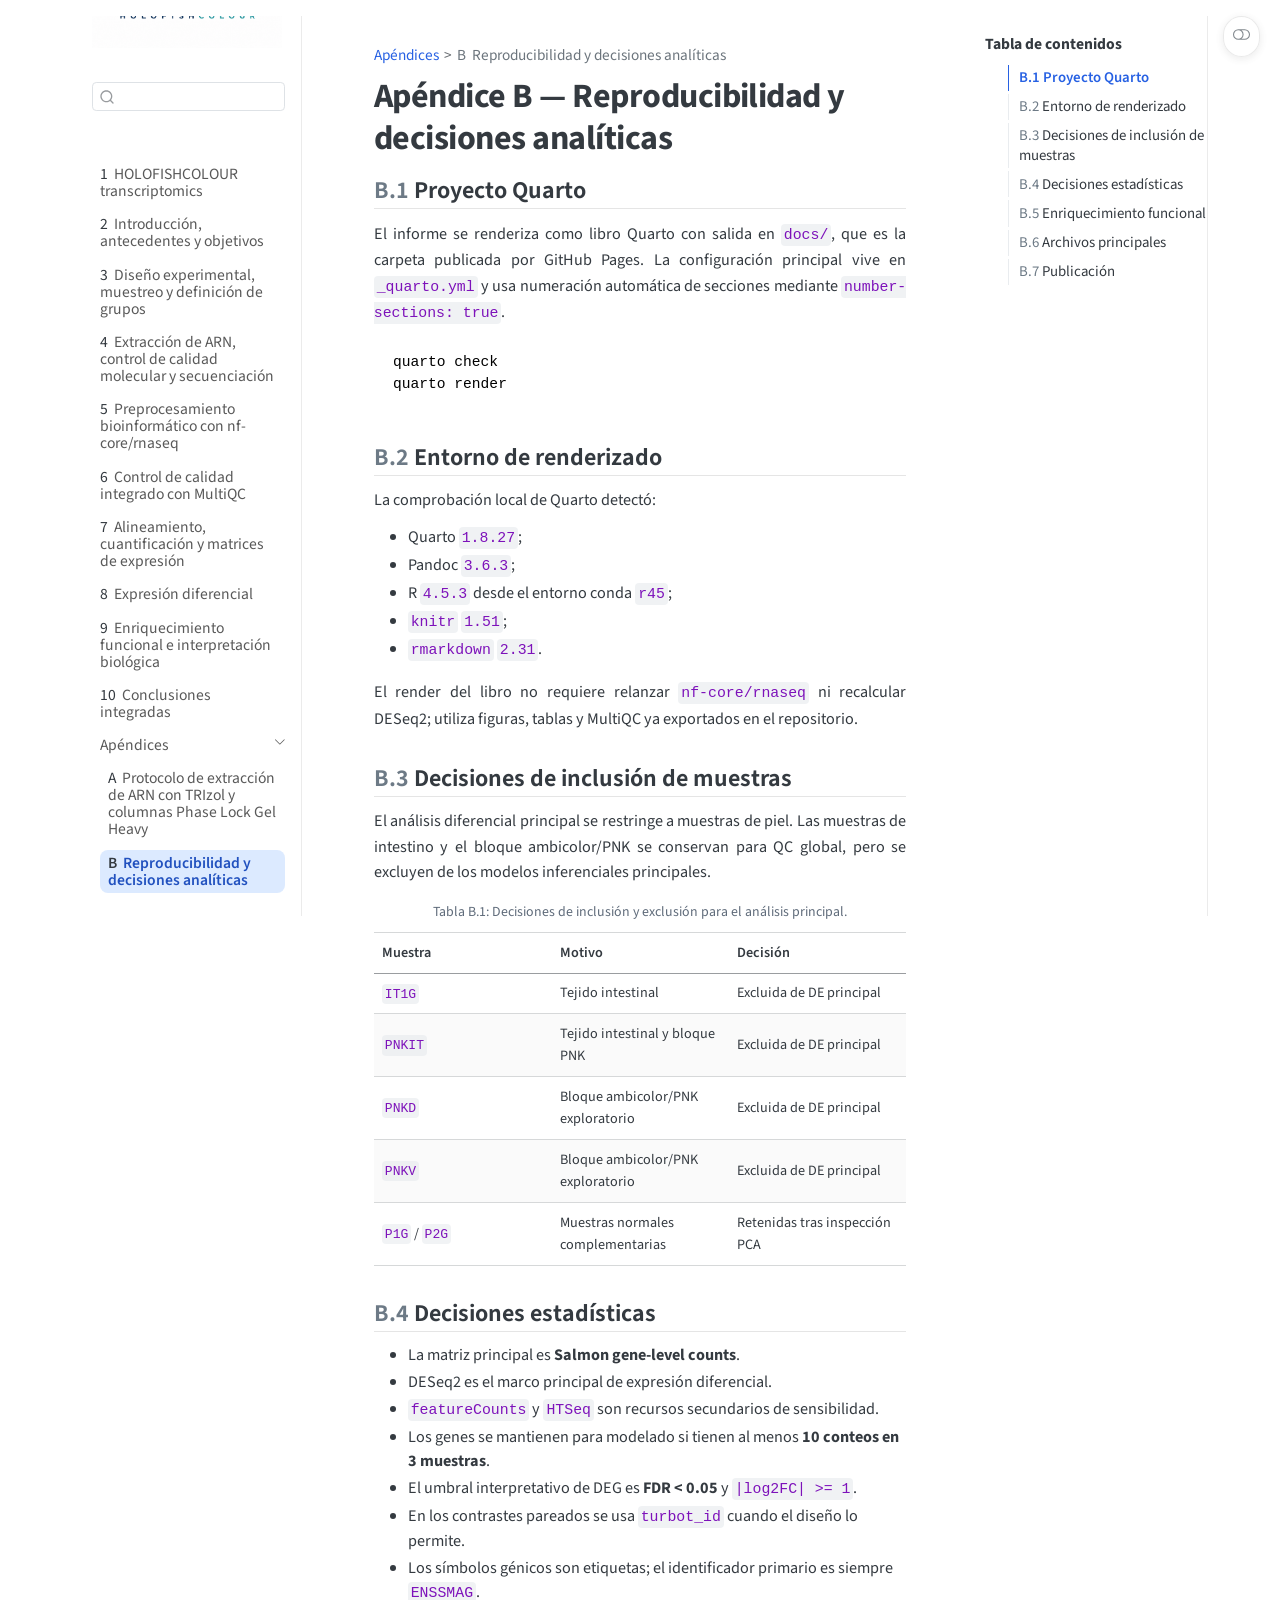
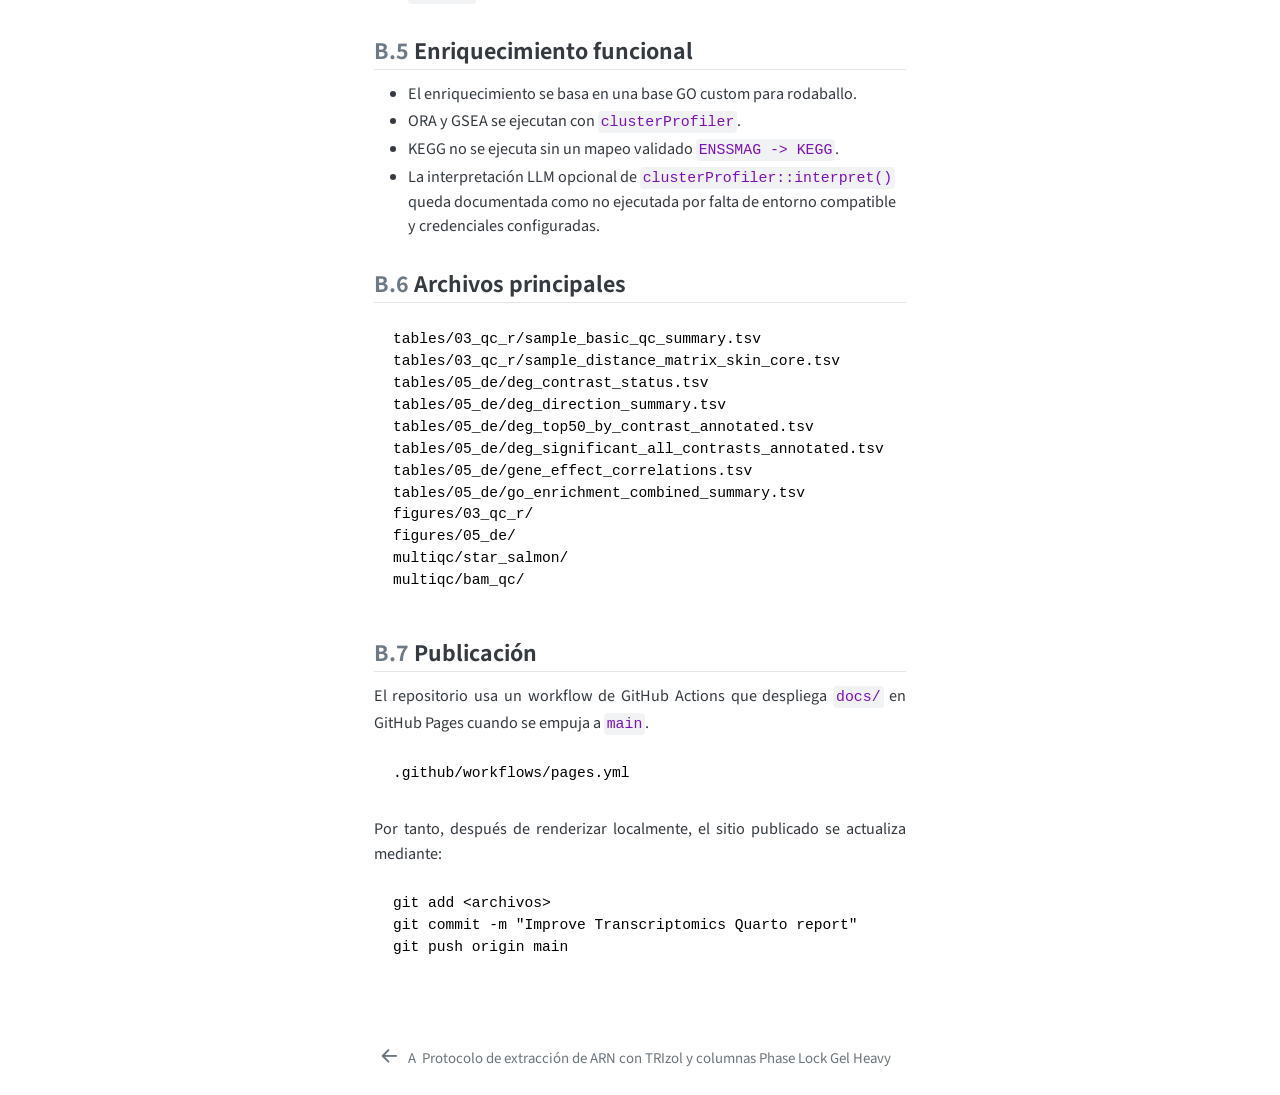
==== docs/appendices/reproducibility.html @ b0e1a789 "Improve Transcriptomics Quarto report" ====
<!DOCTYPE html>
<html xmlns="http://www.w3.org/1999/xhtml" lang="es" xml:lang="es"><head>

<meta charset="utf-8">
<meta name="generator" content="quarto-1.8.27">

<meta name="viewport" content="width=device-width, initial-scale=1.0, user-scalable=yes">


<title>Apéndice B — Reproducibilidad y decisiones analíticas – HOLOFISHCOLOUR transcriptomics</title>
<style>
code{white-space: pre-wrap;}
span.smallcaps{font-variant: small-caps;}
div.columns{display: flex; gap: min(4vw, 1.5em);}
div.column{flex: auto; overflow-x: auto;}
div.hanging-indent{margin-left: 1.5em; text-indent: -1.5em;}
ul.task-list{list-style: none;}
ul.task-list li input[type="checkbox"] {
  width: 0.8em;
  margin: 0 0.8em 0.2em -1em; /* quarto-specific, see https://github.com/quarto-dev/quarto-cli/issues/4556 */
  vertical-align: middle;
}
</style>


<script src="../site_libs/quarto-nav/quarto-nav.js"></script>
<script src="../site_libs/quarto-nav/headroom.min.js"></script>
<script src="../site_libs/clipboard/clipboard.min.js"></script>
<script src="../site_libs/quarto-search/autocomplete.umd.js"></script>
<script src="../site_libs/quarto-search/fuse.min.js"></script>
<script src="../site_libs/quarto-search/quarto-search.js"></script>
<meta name="quarto:offset" content="../">
<link href="../appendices/rna_extraction_protocol.html" rel="prev">
<script src="../site_libs/quarto-html/quarto.js" type="module"></script>
<script src="../site_libs/quarto-html/tabsets/tabsets.js" type="module"></script>
<script src="../site_libs/quarto-html/axe/axe-check.js" type="module"></script>
<script src="../site_libs/quarto-html/popper.min.js"></script>
<script src="../site_libs/quarto-html/tippy.umd.min.js"></script>
<script src="../site_libs/quarto-html/anchor.min.js"></script>
<link href="../site_libs/quarto-html/tippy.css" rel="stylesheet">
<link href="../site_libs/quarto-html/quarto-syntax-highlighting-ed96de9b727972fe78a7b5d16c58bf87.css" rel="stylesheet" class="quarto-color-scheme" id="quarto-text-highlighting-styles">
<link href="../site_libs/quarto-html/quarto-syntax-highlighting-dark-4d9afe2b8d18ee9fa5d0d57b5ed4214d.css" rel="stylesheet" class="quarto-color-scheme quarto-color-alternate" id="quarto-text-highlighting-styles">
<link href="../site_libs/quarto-html/quarto-syntax-highlighting-ed96de9b727972fe78a7b5d16c58bf87.css" rel="stylesheet" class="quarto-color-scheme-extra" id="quarto-text-highlighting-styles">
<script src="../site_libs/bootstrap/bootstrap.min.js"></script>
<link href="../site_libs/bootstrap/bootstrap-icons.css" rel="stylesheet">
<link href="../site_libs/bootstrap/bootstrap-0dd2bd5de344125cf763a379ddc3eb04.min.css" rel="stylesheet" append-hash="true" class="quarto-color-scheme" id="quarto-bootstrap" data-mode="light">
<link href="../site_libs/bootstrap/bootstrap-dark-7e34ecb6a0e7991f0346b0751d4a7c3f.min.css" rel="stylesheet" append-hash="true" class="quarto-color-scheme quarto-color-alternate" id="quarto-bootstrap" data-mode="dark">
<link href="../site_libs/bootstrap/bootstrap-0dd2bd5de344125cf763a379ddc3eb04.min.css" rel="stylesheet" append-hash="true" class="quarto-color-scheme-extra" id="quarto-bootstrap" data-mode="light">
<script id="quarto-search-options" type="application/json">{
  "location": "sidebar",
  "copy-button": false,
  "collapse-after": 3,
  "panel-placement": "start",
  "type": "textbox",
  "limit": 50,
  "keyboard-shortcut": [
    "f",
    "/",
    "s"
  ],
  "show-item-context": false,
  "language": {
    "search-no-results-text": "No se han encontrado resultados",
    "search-matching-documents-text": "documentos encontrados",
    "search-copy-link-title": "Copiar el enlace en la búsqueda",
    "search-hide-matches-text": "Ocultar resultados adicionales",
    "search-more-match-text": "resultado adicional en este documento",
    "search-more-matches-text": "resultados adicionales en este documento",
    "search-clear-button-title": "Borrar",
    "search-text-placeholder": "",
    "search-detached-cancel-button-title": "Cancelar",
    "search-submit-button-title": "Enviar",
    "search-label": "Buscar"
  }
}</script>
<style>html{ scroll-behavior: smooth; }</style>


<link rel="stylesheet" href="../styles.css">
</head>

<body class="nav-sidebar floating quarto-light"><script id="quarto-html-before-body" type="application/javascript">
    const toggleBodyColorMode = (bsSheetEl) => {
      const mode = bsSheetEl.getAttribute("data-mode");
      const bodyEl = window.document.querySelector("body");
      if (mode === "dark") {
        bodyEl.classList.add("quarto-dark");
        bodyEl.classList.remove("quarto-light");
      } else {
        bodyEl.classList.add("quarto-light");
        bodyEl.classList.remove("quarto-dark");
      }
    }
    const toggleBodyColorPrimary = () => {
      const bsSheetEl = window.document.querySelector("link#quarto-bootstrap:not([rel=disabled-stylesheet])");
      if (bsSheetEl) {
        toggleBodyColorMode(bsSheetEl);
      }
    }
    const setColorSchemeToggle = (alternate) => {
      const toggles = window.document.querySelectorAll('.quarto-color-scheme-toggle');
      for (let i=0; i < toggles.length; i++) {
        const toggle = toggles[i];
        if (toggle) {
          if (alternate) {
            toggle.classList.add("alternate");
          } else {
            toggle.classList.remove("alternate");
          }
        }
      }
    };
    const toggleColorMode = (alternate) => {
      // Switch the stylesheets
      const primaryStylesheets = window.document.querySelectorAll('link.quarto-color-scheme:not(.quarto-color-alternate)');
      const alternateStylesheets = window.document.querySelectorAll('link.quarto-color-scheme.quarto-color-alternate');
      manageTransitions('#quarto-margin-sidebar .nav-link', false);
      if (alternate) {
        // note: dark is layered on light, we don't disable primary!
        enableStylesheet(alternateStylesheets);
        for (const sheetNode of alternateStylesheets) {
          if (sheetNode.id === "quarto-bootstrap") {
            toggleBodyColorMode(sheetNode);
          }
        }
      } else {
        disableStylesheet(alternateStylesheets);
        enableStylesheet(primaryStylesheets)
        toggleBodyColorPrimary();
      }
      manageTransitions('#quarto-margin-sidebar .nav-link', true);
      // Switch the toggles
      setColorSchemeToggle(alternate)
      // Hack to workaround the fact that safari doesn't
      // properly recolor the scrollbar when toggling (#1455)
      if (navigator.userAgent.indexOf('Safari') > 0 && navigator.userAgent.indexOf('Chrome') == -1) {
        manageTransitions("body", false);
        window.scrollTo(0, 1);
        setTimeout(() => {
          window.scrollTo(0, 0);
          manageTransitions("body", true);
        }, 40);
      }
    }
    const disableStylesheet = (stylesheets) => {
      for (let i=0; i < stylesheets.length; i++) {
        const stylesheet = stylesheets[i];
        stylesheet.rel = 'disabled-stylesheet';
      }
    }
    const enableStylesheet = (stylesheets) => {
      for (let i=0; i < stylesheets.length; i++) {
        const stylesheet = stylesheets[i];
        if(stylesheet.rel !== 'stylesheet') { // for Chrome, which will still FOUC without this check
          stylesheet.rel = 'stylesheet';
        }
      }
    }
    const manageTransitions = (selector, allowTransitions) => {
      const els = window.document.querySelectorAll(selector);
      for (let i=0; i < els.length; i++) {
        const el = els[i];
        if (allowTransitions) {
          el.classList.remove('notransition');
        } else {
          el.classList.add('notransition');
        }
      }
    }
    const isFileUrl = () => {
      return window.location.protocol === 'file:';
    }
    const hasAlternateSentinel = () => {
      let styleSentinel = getColorSchemeSentinel();
      if (styleSentinel !== null) {
        return styleSentinel === "alternate";
      } else {
        return false;
      }
    }
    const setStyleSentinel = (alternate) => {
      const value = alternate ? "alternate" : "default";
      if (!isFileUrl()) {
        window.localStorage.setItem("quarto-color-scheme", value);
      } else {
        localAlternateSentinel = value;
      }
    }
    const getColorSchemeSentinel = () => {
      if (!isFileUrl()) {
        const storageValue = window.localStorage.getItem("quarto-color-scheme");
        return storageValue != null ? storageValue : localAlternateSentinel;
      } else {
        return localAlternateSentinel;
      }
    }
    const toggleGiscusIfUsed = (isAlternate, darkModeDefault) => {
      const baseTheme = document.querySelector('#giscus-base-theme')?.value ?? 'light';
      const alternateTheme = document.querySelector('#giscus-alt-theme')?.value ?? 'dark';
      let newTheme = '';
      if(authorPrefersDark) {
        newTheme = isAlternate ? baseTheme : alternateTheme;
      } else {
        newTheme = isAlternate ? alternateTheme : baseTheme;
      }
      const changeGiscusTheme = () => {
        // From: https://github.com/giscus/giscus/issues/336
        const sendMessage = (message) => {
          const iframe = document.querySelector('iframe.giscus-frame');
          if (!iframe) return;
          iframe.contentWindow.postMessage({ giscus: message }, 'https://giscus.app');
        }
        sendMessage({
          setConfig: {
            theme: newTheme
          }
        });
      }
      const isGiscussLoaded = window.document.querySelector('iframe.giscus-frame') !== null;
      if (isGiscussLoaded) {
        changeGiscusTheme();
      }
    };
    const authorPrefersDark = false;
    const darkModeDefault = authorPrefersDark;
      document.querySelector('link#quarto-text-highlighting-styles.quarto-color-scheme-extra').rel = 'disabled-stylesheet';
      document.querySelector('link#quarto-bootstrap.quarto-color-scheme-extra').rel = 'disabled-stylesheet';
    let localAlternateSentinel = darkModeDefault ? 'alternate' : 'default';
    // Dark / light mode switch
    window.quartoToggleColorScheme = () => {
      // Read the current dark / light value
      let toAlternate = !hasAlternateSentinel();
      toggleColorMode(toAlternate);
      setStyleSentinel(toAlternate);
      toggleGiscusIfUsed(toAlternate, darkModeDefault);
      window.dispatchEvent(new Event('resize'));
    };
    // Switch to dark mode if need be
    if (hasAlternateSentinel()) {
      toggleColorMode(true);
    } else {
      toggleColorMode(false);
    }
  </script>

<div id="quarto-search-results"></div>
  <header id="quarto-header" class="headroom fixed-top">
  <nav class="quarto-secondary-nav">
    <div class="container-fluid d-flex">
      <button type="button" class="quarto-btn-toggle btn" data-bs-toggle="collapse" role="button" data-bs-target=".quarto-sidebar-collapse-item" aria-controls="quarto-sidebar" aria-expanded="false" aria-label="Alternar barra lateral" onclick="if (window.quartoToggleHeadroom) { window.quartoToggleHeadroom(); }">
        <i class="bi bi-layout-text-sidebar-reverse"></i>
      </button>
        <nav class="quarto-page-breadcrumbs" aria-label="breadcrumb"><ol class="breadcrumb"><li class="breadcrumb-item"><a href="../appendices/rna_extraction_protocol.html">Apéndices</a></li><li class="breadcrumb-item"><a href="../appendices/reproducibility.html"><span class="chapter-number">B</span>&nbsp; <span class="chapter-title">Reproducibilidad y decisiones analíticas</span></a></li></ol></nav>
        <a class="flex-grow-1" role="navigation" data-bs-toggle="collapse" data-bs-target=".quarto-sidebar-collapse-item" aria-controls="quarto-sidebar" aria-expanded="false" aria-label="Alternar barra lateral" onclick="if (window.quartoToggleHeadroom) { window.quartoToggleHeadroom(); }">
        </a>
      <button type="button" class="btn quarto-search-button" aria-label="Buscar" onclick="window.quartoOpenSearch();">
        <i class="bi bi-search"></i>
      </button>
    </div>
  </nav>
</header>
<!-- content -->
<div id="quarto-content" class="quarto-container page-columns page-rows-contents page-layout-article">
<!-- sidebar -->
  <nav id="quarto-sidebar" class="sidebar collapse collapse-horizontal quarto-sidebar-collapse-item sidebar-navigation floating overflow-auto">
    <div class="pt-lg-2 mt-2 text-left sidebar-header sidebar-header-stacked">
      <a href="index.html" class="sidebar-logo-link">
      <img src="../images/holofishcolour_manhattan_logo_2026.png" alt="HOLOFISHCOLOUR" class="sidebar-logo light-content py-0 d-lg-inline d-none">
      <img src="../images/holofishcolour_manhattan_logo_2026.png" alt="HOLOFISHCOLOUR" class="sidebar-logo dark-content py-0 d-lg-inline d-none">
      </a>
    <div class="sidebar-title mb-0 py-0">
      <a href="../">HOLOFISHCOLOUR transcriptomics</a>
        <div class="sidebar-tools-main">
  <a href="" class="quarto-color-scheme-toggle quarto-navigation-tool  px-1" onclick="window.quartoToggleColorScheme(); return false;" title="Alternar modo oscuro"><i class="bi"></i></a>
</div>
    </div>
      </div>
        <div class="mt-2 flex-shrink-0 align-items-center">
        <div class="sidebar-search">
        <div id="quarto-search" class="" title="Buscar"></div>
        </div>
        </div>
    <div class="sidebar-menu-container">
    <ul class="list-unstyled mt-1">
        <li class="sidebar-item">
  <div class="sidebar-item-container">
  <a href="../index.html" class="sidebar-item-text sidebar-link">
 <span class="menu-text"><span class="chapter-number">1</span>&nbsp; <span class="chapter-title">HOLOFISHCOLOUR transcriptomics</span></span></a>
  </div>
</li>
        <li class="sidebar-item">
  <div class="sidebar-item-container">
  <a href="../chapters/01_intro.html" class="sidebar-item-text sidebar-link">
 <span class="menu-text"><span class="chapter-number">2</span>&nbsp; <span class="chapter-title">Introducción, antecedentes y objetivos</span></span></a>
  </div>
</li>
        <li class="sidebar-item">
  <div class="sidebar-item-container">
  <a href="../chapters/02_exp_design.html" class="sidebar-item-text sidebar-link">
 <span class="menu-text"><span class="chapter-number">3</span>&nbsp; <span class="chapter-title">Diseño experimental, muestreo y definición de grupos</span></span></a>
  </div>
</li>
        <li class="sidebar-item">
  <div class="sidebar-item-container">
  <a href="../chapters/03_results.html" class="sidebar-item-text sidebar-link">
 <span class="menu-text"><span class="chapter-number">4</span>&nbsp; <span class="chapter-title">Extracción de ARN, control de calidad molecular y secuenciación</span></span></a>
  </div>
</li>
        <li class="sidebar-item">
  <div class="sidebar-item-container">
  <a href="../chapters/02_methods_nfcore.html" class="sidebar-item-text sidebar-link">
 <span class="menu-text"><span class="chapter-number">5</span>&nbsp; <span class="chapter-title">Preprocesamiento bioinformático con nf-core/rnaseq</span></span></a>
  </div>
</li>
        <li class="sidebar-item">
  <div class="sidebar-item-container">
  <a href="../chapters/03_qc_multiqc.html" class="sidebar-item-text sidebar-link">
 <span class="menu-text"><span class="chapter-number">6</span>&nbsp; <span class="chapter-title">Control de calidad integrado con MultiQC</span></span></a>
  </div>
</li>
        <li class="sidebar-item">
  <div class="sidebar-item-container">
  <a href="../chapters/04_alignment_quant.html" class="sidebar-item-text sidebar-link">
 <span class="menu-text"><span class="chapter-number">7</span>&nbsp; <span class="chapter-title">Alineamiento, cuantificación y matrices de expresión</span></span></a>
  </div>
</li>
        <li class="sidebar-item">
  <div class="sidebar-item-container">
  <a href="../chapters/05_differential_expression.html" class="sidebar-item-text sidebar-link">
 <span class="menu-text"><span class="chapter-number">8</span>&nbsp; <span class="chapter-title">Expresión diferencial</span></span></a>
  </div>
</li>
        <li class="sidebar-item">
  <div class="sidebar-item-container">
  <a href="../chapters/06_functional_interpretation.html" class="sidebar-item-text sidebar-link">
 <span class="menu-text"><span class="chapter-number">9</span>&nbsp; <span class="chapter-title">Enriquecimiento funcional e interpretación biológica</span></span></a>
  </div>
</li>
        <li class="sidebar-item">
  <div class="sidebar-item-container">
  <a href="../chapters/07_conclusions.html" class="sidebar-item-text sidebar-link">
 <span class="menu-text"><span class="chapter-number">10</span>&nbsp; <span class="chapter-title">Conclusiones integradas</span></span></a>
  </div>
</li>
        <li class="sidebar-item sidebar-item-section">
      <div class="sidebar-item-container">
            <a class="sidebar-item-text sidebar-link text-start" data-bs-toggle="collapse" data-bs-target="#quarto-sidebar-section-1" role="navigation" aria-expanded="true">
 <span class="menu-text">Apéndices</span></a>
          <a class="sidebar-item-toggle text-start" data-bs-toggle="collapse" data-bs-target="#quarto-sidebar-section-1" role="navigation" aria-expanded="true" aria-label="Alternar sección">
            <i class="bi bi-chevron-right ms-2"></i>
          </a>
      </div>
      <ul id="quarto-sidebar-section-1" class="collapse list-unstyled sidebar-section depth1 show">
          <li class="sidebar-item">
  <div class="sidebar-item-container">
  <a href="../appendices/rna_extraction_protocol.html" class="sidebar-item-text sidebar-link">
 <span class="menu-text"><span class="chapter-number">A</span>&nbsp; <span class="chapter-title">Protocolo de extracción de ARN con TRIzol y columnas Phase Lock Gel Heavy</span></span></a>
  </div>
</li>
          <li class="sidebar-item">
  <div class="sidebar-item-container">
  <a href="../appendices/reproducibility.html" class="sidebar-item-text sidebar-link active">
 <span class="menu-text"><span class="chapter-number">B</span>&nbsp; <span class="chapter-title">Reproducibilidad y decisiones analíticas</span></span></a>
  </div>
</li>
      </ul>
  </li>
    </ul>
    </div>
</nav>
<div id="quarto-sidebar-glass" class="quarto-sidebar-collapse-item" data-bs-toggle="collapse" data-bs-target=".quarto-sidebar-collapse-item"></div>
<!-- margin-sidebar -->
    <div id="quarto-margin-sidebar" class="sidebar margin-sidebar">
        <nav id="TOC" role="doc-toc" class="toc-active">
    <h2 id="toc-title">Tabla de contenidos</h2>

  <ul>
  <li><a href="#proyecto-quarto" id="toc-proyecto-quarto" class="nav-link active" data-scroll-target="#proyecto-quarto"><span class="header-section-number">B.1</span> Proyecto Quarto</a></li>
  <li><a href="#entorno-de-renderizado" id="toc-entorno-de-renderizado" class="nav-link" data-scroll-target="#entorno-de-renderizado"><span class="header-section-number">B.2</span> Entorno de renderizado</a></li>
  <li><a href="#decisiones-de-inclusión-de-muestras" id="toc-decisiones-de-inclusión-de-muestras" class="nav-link" data-scroll-target="#decisiones-de-inclusión-de-muestras"><span class="header-section-number">B.3</span> Decisiones de inclusión de muestras</a></li>
  <li><a href="#decisiones-estadísticas" id="toc-decisiones-estadísticas" class="nav-link" data-scroll-target="#decisiones-estadísticas"><span class="header-section-number">B.4</span> Decisiones estadísticas</a></li>
  <li><a href="#enriquecimiento-funcional" id="toc-enriquecimiento-funcional" class="nav-link" data-scroll-target="#enriquecimiento-funcional"><span class="header-section-number">B.5</span> Enriquecimiento funcional</a></li>
  <li><a href="#archivos-principales" id="toc-archivos-principales" class="nav-link" data-scroll-target="#archivos-principales"><span class="header-section-number">B.6</span> Archivos principales</a></li>
  <li><a href="#publicación" id="toc-publicación" class="nav-link" data-scroll-target="#publicación"><span class="header-section-number">B.7</span> Publicación</a></li>
  </ul>
</nav>
    </div>
<!-- main -->
<main class="content" id="quarto-document-content">


<header id="title-block-header" class="quarto-title-block default"><nav class="quarto-page-breadcrumbs quarto-title-breadcrumbs d-none d-lg-block" aria-label="breadcrumb"><ol class="breadcrumb"><li class="breadcrumb-item"><a href="../appendices/rna_extraction_protocol.html">Apéndices</a></li><li class="breadcrumb-item"><a href="../appendices/reproducibility.html"><span class="chapter-number">B</span>&nbsp; <span class="chapter-title">Reproducibilidad y decisiones analíticas</span></a></li></ol></nav>
<div class="quarto-title">
<h1 class="title">Apéndice B — Reproducibilidad y decisiones analíticas</h1>
</div>



<div class="quarto-title-meta">




  </div>



</header>


<section id="proyecto-quarto" class="level2" data-number="B.1">
<h2 data-number="B.1" class="anchored" data-anchor-id="proyecto-quarto"><span class="header-section-number">B.1</span> Proyecto Quarto</h2>
<p>El informe se renderiza como libro Quarto con salida en <code>docs/</code>, que es la carpeta publicada por GitHub Pages. La configuración principal vive en <code>_quarto.yml</code> y usa numeración automática de secciones mediante <code>number-sections: true</code>.</p>
<pre class="text"><code>quarto check
quarto render</code></pre>
</section>
<section id="entorno-de-renderizado" class="level2" data-number="B.2">
<h2 data-number="B.2" class="anchored" data-anchor-id="entorno-de-renderizado"><span class="header-section-number">B.2</span> Entorno de renderizado</h2>
<p>La comprobación local de Quarto detectó:</p>
<ul>
<li>Quarto <code>1.8.27</code>;</li>
<li>Pandoc <code>3.6.3</code>;</li>
<li>R <code>4.5.3</code> desde el entorno conda <code>r45</code>;</li>
<li><code>knitr</code> <code>1.51</code>;</li>
<li><code>rmarkdown</code> <code>2.31</code>.</li>
</ul>
<p>El render del libro no requiere relanzar <code>nf-core/rnaseq</code> ni recalcular DESeq2; utiliza figuras, tablas y MultiQC ya exportados en el repositorio.</p>
</section>
<section id="decisiones-de-inclusión-de-muestras" class="level2" data-number="B.3">
<h2 data-number="B.3" class="anchored" data-anchor-id="decisiones-de-inclusión-de-muestras"><span class="header-section-number">B.3</span> Decisiones de inclusión de muestras</h2>
<p>El análisis diferencial principal se restringe a muestras de piel. Las muestras de intestino y el bloque ambicolor/PNK se conservan para QC global, pero se excluyen de los modelos inferenciales principales.</p>
<div id="tbl-repro-samples" class="quarto-float quarto-figure quarto-figure-center anchored">
<figure class="quarto-float quarto-float-tbl figure">
<figcaption class="quarto-float-caption-top quarto-float-caption quarto-float-tbl" id="tbl-repro-samples-caption-0ceaefa1-69ba-4598-a22c-09a6ac19f8ca">
Tabla&nbsp;B.1: Decisiones de inclusión y exclusión para el análisis principal.
</figcaption>
<div aria-describedby="tbl-repro-samples-caption-0ceaefa1-69ba-4598-a22c-09a6ac19f8ca">
<table class="caption-top table">
<colgroup>
<col style="width: 33%">
<col style="width: 33%">
<col style="width: 33%">
</colgroup>
<thead>
<tr class="header">
<th style="text-align: left;">Muestra</th>
<th style="text-align: left;">Motivo</th>
<th style="text-align: left;">Decisión</th>
</tr>
</thead>
<tbody>
<tr class="odd">
<td style="text-align: left;"><code>IT1G</code></td>
<td style="text-align: left;">Tejido intestinal</td>
<td style="text-align: left;">Excluida de DE principal</td>
</tr>
<tr class="even">
<td style="text-align: left;"><code>PNKIT</code></td>
<td style="text-align: left;">Tejido intestinal y bloque PNK</td>
<td style="text-align: left;">Excluida de DE principal</td>
</tr>
<tr class="odd">
<td style="text-align: left;"><code>PNKD</code></td>
<td style="text-align: left;">Bloque ambicolor/PNK exploratorio</td>
<td style="text-align: left;">Excluida de DE principal</td>
</tr>
<tr class="even">
<td style="text-align: left;"><code>PNKV</code></td>
<td style="text-align: left;">Bloque ambicolor/PNK exploratorio</td>
<td style="text-align: left;">Excluida de DE principal</td>
</tr>
<tr class="odd">
<td style="text-align: left;"><code>P1G</code> / <code>P2G</code></td>
<td style="text-align: left;">Muestras normales complementarias</td>
<td style="text-align: left;">Retenidas tras inspección PCA</td>
</tr>
</tbody>
</table>
</div>
</figure>
</div>
</section>
<section id="decisiones-estadísticas" class="level2" data-number="B.4">
<h2 data-number="B.4" class="anchored" data-anchor-id="decisiones-estadísticas"><span class="header-section-number">B.4</span> Decisiones estadísticas</h2>
<ul>
<li>La matriz principal es <strong>Salmon gene-level counts</strong>.</li>
<li>DESeq2 es el marco principal de expresión diferencial.</li>
<li><code>featureCounts</code> y <code>HTSeq</code> son recursos secundarios de sensibilidad.</li>
<li>Los genes se mantienen para modelado si tienen al menos <strong>10 conteos en 3 muestras</strong>.</li>
<li>El umbral interpretativo de DEG es <strong>FDR &lt; 0.05</strong> y <strong><code>|log2FC| &gt;= 1</code></strong>.</li>
<li>En los contrastes pareados se usa <code>turbot_id</code> cuando el diseño lo permite.</li>
<li>Los símbolos génicos son etiquetas; el identificador primario es siempre <code>ENSSMAG</code>.</li>
</ul>
</section>
<section id="enriquecimiento-funcional" class="level2" data-number="B.5">
<h2 data-number="B.5" class="anchored" data-anchor-id="enriquecimiento-funcional"><span class="header-section-number">B.5</span> Enriquecimiento funcional</h2>
<ul>
<li>El enriquecimiento se basa en una base GO custom para rodaballo.</li>
<li>ORA y GSEA se ejecutan con <code>clusterProfiler</code>.</li>
<li>KEGG no se ejecuta sin un mapeo validado <code>ENSSMAG -&gt; KEGG</code>.</li>
<li>La interpretación LLM opcional de <code>clusterProfiler::interpret()</code> queda documentada como no ejecutada por falta de entorno compatible y credenciales configuradas.</li>
</ul>
</section>
<section id="archivos-principales" class="level2" data-number="B.6">
<h2 data-number="B.6" class="anchored" data-anchor-id="archivos-principales"><span class="header-section-number">B.6</span> Archivos principales</h2>
<pre class="text"><code>tables/03_qc_r/sample_basic_qc_summary.tsv
tables/03_qc_r/sample_distance_matrix_skin_core.tsv
tables/05_de/deg_contrast_status.tsv
tables/05_de/deg_direction_summary.tsv
tables/05_de/deg_top50_by_contrast_annotated.tsv
tables/05_de/deg_significant_all_contrasts_annotated.tsv
tables/05_de/gene_effect_correlations.tsv
tables/05_de/go_enrichment_combined_summary.tsv
figures/03_qc_r/
figures/05_de/
multiqc/star_salmon/
multiqc/bam_qc/</code></pre>
</section>
<section id="publicación" class="level2" data-number="B.7">
<h2 data-number="B.7" class="anchored" data-anchor-id="publicación"><span class="header-section-number">B.7</span> Publicación</h2>
<p>El repositorio usa un workflow de GitHub Actions que despliega <code>docs/</code> en GitHub Pages cuando se empuja a <code>main</code>.</p>
<pre class="text"><code>.github/workflows/pages.yml</code></pre>
<p>Por tanto, después de renderizar localmente, el sitio publicado se actualiza mediante:</p>
<pre class="text"><code>git add &lt;archivos&gt;
git commit -m "Improve Transcriptomics Quarto report"
git push origin main</code></pre>


</section>

</main> <!-- /main -->
<script id="quarto-html-after-body" type="application/javascript">
  window.document.addEventListener("DOMContentLoaded", function (event) {
    // Ensure there is a toggle, if there isn't float one in the top right
    if (window.document.querySelector('.quarto-color-scheme-toggle') === null) {
      const a = window.document.createElement('a');
      a.classList.add('top-right');
      a.classList.add('quarto-color-scheme-toggle');
      a.href = "";
      a.onclick = function() { try { window.quartoToggleColorScheme(); } catch {} return false; };
      const i = window.document.createElement("i");
      i.classList.add('bi');
      a.appendChild(i);
      window.document.body.appendChild(a);
    }
    setColorSchemeToggle(hasAlternateSentinel())
    const icon = "";
    const anchorJS = new window.AnchorJS();
    anchorJS.options = {
      placement: 'right',
      icon: icon
    };
    anchorJS.add('.anchored');
    const isCodeAnnotation = (el) => {
      for (const clz of el.classList) {
        if (clz.startsWith('code-annotation-')) {
          return true;
        }
      }
      return false;
    }
    const onCopySuccess = function(e) {
      // button target
      const button = e.trigger;
      // don't keep focus
      button.blur();
      // flash "checked"
      button.classList.add('code-copy-button-checked');
      var currentTitle = button.getAttribute("title");
      button.setAttribute("title", "Copiado");
      let tooltip;
      if (window.bootstrap) {
        button.setAttribute("data-bs-toggle", "tooltip");
        button.setAttribute("data-bs-placement", "left");
        button.setAttribute("data-bs-title", "Copiado");
        tooltip = new bootstrap.Tooltip(button,
          { trigger: "manual",
            customClass: "code-copy-button-tooltip",
            offset: [0, -8]});
        tooltip.show();
      }
      setTimeout(function() {
        if (tooltip) {
          tooltip.hide();
          button.removeAttribute("data-bs-title");
          button.removeAttribute("data-bs-toggle");
          button.removeAttribute("data-bs-placement");
        }
        button.setAttribute("title", currentTitle);
        button.classList.remove('code-copy-button-checked');
      }, 1000);
      // clear code selection
      e.clearSelection();
    }
    const getTextToCopy = function(trigger) {
      const outerScaffold = trigger.parentElement.cloneNode(true);
      const codeEl = outerScaffold.querySelector('code');
      for (const childEl of codeEl.children) {
        if (isCodeAnnotation(childEl)) {
          childEl.remove();
        }
      }
      return codeEl.innerText;
    }
    const clipboard = new window.ClipboardJS('.code-copy-button:not([data-in-quarto-modal])', {
      text: getTextToCopy
    });
    clipboard.on('success', onCopySuccess);
    if (window.document.getElementById('quarto-embedded-source-code-modal')) {
      const clipboardModal = new window.ClipboardJS('.code-copy-button[data-in-quarto-modal]', {
        text: getTextToCopy,
        container: window.document.getElementById('quarto-embedded-source-code-modal')
      });
      clipboardModal.on('success', onCopySuccess);
    }
      var localhostRegex = new RegExp(/^(?:http|https):\/\/localhost\:?[0-9]*\//);
      var mailtoRegex = new RegExp(/^mailto:/);
        var filterRegex = new RegExp("https:\/\/dcosimber\.github\.io\/Transcriptomics\/");
      var isInternal = (href) => {
          return filterRegex.test(href) || localhostRegex.test(href) || mailtoRegex.test(href);
      }
      // Inspect non-navigation links and adorn them if external
     var links = window.document.querySelectorAll('a[href]:not(.nav-link):not(.navbar-brand):not(.toc-action):not(.sidebar-link):not(.sidebar-item-toggle):not(.pagination-link):not(.no-external):not([aria-hidden]):not(.dropdown-item):not(.quarto-navigation-tool):not(.about-link)');
      for (var i=0; i<links.length; i++) {
        const link = links[i];
        if (!isInternal(link.href)) {
          // undo the damage that might have been done by quarto-nav.js in the case of
          // links that we want to consider external
          if (link.dataset.originalHref !== undefined) {
            link.href = link.dataset.originalHref;
          }
            // target, if specified
            link.setAttribute("target", "_blank");
            if (link.getAttribute("rel") === null) {
              link.setAttribute("rel", "noopener");
            }
        }
      }
    function tippyHover(el, contentFn, onTriggerFn, onUntriggerFn) {
      const config = {
        allowHTML: true,
        maxWidth: 500,
        delay: 100,
        arrow: false,
        appendTo: function(el) {
            return el.parentElement;
        },
        interactive: true,
        interactiveBorder: 10,
        theme: 'quarto',
        placement: 'bottom-start',
      };
      if (contentFn) {
        config.content = contentFn;
      }
      if (onTriggerFn) {
        config.onTrigger = onTriggerFn;
      }
      if (onUntriggerFn) {
        config.onUntrigger = onUntriggerFn;
      }
      window.tippy(el, config);
    }
    const noterefs = window.document.querySelectorAll('a[role="doc-noteref"]');
    for (var i=0; i<noterefs.length; i++) {
      const ref = noterefs[i];
      tippyHover(ref, function() {
        // use id or data attribute instead here
        let href = ref.getAttribute('data-footnote-href') || ref.getAttribute('href');
        try { href = new URL(href).hash; } catch {}
        const id = href.replace(/^#\/?/, "");
        const note = window.document.getElementById(id);
        if (note) {
          return note.innerHTML;
        } else {
          return "";
        }
      });
    }
    const xrefs = window.document.querySelectorAll('a.quarto-xref');
    const processXRef = (id, note) => {
      // Strip column container classes
      const stripColumnClz = (el) => {
        el.classList.remove("page-full", "page-columns");
        if (el.children) {
          for (const child of el.children) {
            stripColumnClz(child);
          }
        }
      }
      stripColumnClz(note)
      if (id === null || id.startsWith('sec-')) {
        // Special case sections, only their first couple elements
        const container = document.createElement("div");
        if (note.children && note.children.length > 2) {
          container.appendChild(note.children[0].cloneNode(true));
          for (let i = 1; i < note.children.length; i++) {
            const child = note.children[i];
            if (child.tagName === "P" && child.innerText === "") {
              continue;
            } else {
              container.appendChild(child.cloneNode(true));
              break;
            }
          }
          if (window.Quarto?.typesetMath) {
            window.Quarto.typesetMath(container);
          }
          return container.innerHTML
        } else {
          if (window.Quarto?.typesetMath) {
            window.Quarto.typesetMath(note);
          }
          return note.innerHTML;
        }
      } else {
        // Remove any anchor links if they are present
        const anchorLink = note.querySelector('a.anchorjs-link');
        if (anchorLink) {
          anchorLink.remove();
        }
        if (window.Quarto?.typesetMath) {
          window.Quarto.typesetMath(note);
        }
        if (note.classList.contains("callout")) {
          return note.outerHTML;
        } else {
          return note.innerHTML;
        }
      }
    }
    for (var i=0; i<xrefs.length; i++) {
      const xref = xrefs[i];
      tippyHover(xref, undefined, function(instance) {
        instance.disable();
        let url = xref.getAttribute('href');
        let hash = undefined;
        if (url.startsWith('#')) {
          hash = url;
        } else {
          try { hash = new URL(url).hash; } catch {}
        }
        if (hash) {
          const id = hash.replace(/^#\/?/, "");
          const note = window.document.getElementById(id);
          if (note !== null) {
            try {
              const html = processXRef(id, note.cloneNode(true));
              instance.setContent(html);
            } finally {
              instance.enable();
              instance.show();
            }
          } else {
            // See if we can fetch this
            fetch(url.split('#')[0])
            .then(res => res.text())
            .then(html => {
              const parser = new DOMParser();
              const htmlDoc = parser.parseFromString(html, "text/html");
              const note = htmlDoc.getElementById(id);
              if (note !== null) {
                const html = processXRef(id, note);
                instance.setContent(html);
              }
            }).finally(() => {
              instance.enable();
              instance.show();
            });
          }
        } else {
          // See if we can fetch a full url (with no hash to target)
          // This is a special case and we should probably do some content thinning / targeting
          fetch(url)
          .then(res => res.text())
          .then(html => {
            const parser = new DOMParser();
            const htmlDoc = parser.parseFromString(html, "text/html");
            const note = htmlDoc.querySelector('main.content');
            if (note !== null) {
              // This should only happen for chapter cross references
              // (since there is no id in the URL)
              // remove the first header
              if (note.children.length > 0 && note.children[0].tagName === "HEADER") {
                note.children[0].remove();
              }
              const html = processXRef(null, note);
              instance.setContent(html);
            }
          }).finally(() => {
            instance.enable();
            instance.show();
          });
        }
      }, function(instance) {
      });
    }
        let selectedAnnoteEl;
        const selectorForAnnotation = ( cell, annotation) => {
          let cellAttr = 'data-code-cell="' + cell + '"';
          let lineAttr = 'data-code-annotation="' +  annotation + '"';
          const selector = 'span[' + cellAttr + '][' + lineAttr + ']';
          return selector;
        }
        const selectCodeLines = (annoteEl) => {
          const doc = window.document;
          const targetCell = annoteEl.getAttribute("data-target-cell");
          const targetAnnotation = annoteEl.getAttribute("data-target-annotation");
          const annoteSpan = window.document.querySelector(selectorForAnnotation(targetCell, targetAnnotation));
          const lines = annoteSpan.getAttribute("data-code-lines").split(",");
          const lineIds = lines.map((line) => {
            return targetCell + "-" + line;
          })
          let top = null;
          let height = null;
          let parent = null;
          if (lineIds.length > 0) {
              //compute the position of the single el (top and bottom and make a div)
              const el = window.document.getElementById(lineIds[0]);
              top = el.offsetTop;
              height = el.offsetHeight;
              parent = el.parentElement.parentElement;
            if (lineIds.length > 1) {
              const lastEl = window.document.getElementById(lineIds[lineIds.length - 1]);
              const bottom = lastEl.offsetTop + lastEl.offsetHeight;
              height = bottom - top;
            }
            if (top !== null && height !== null && parent !== null) {
              // cook up a div (if necessary) and position it
              let div = window.document.getElementById("code-annotation-line-highlight");
              if (div === null) {
                div = window.document.createElement("div");
                div.setAttribute("id", "code-annotation-line-highlight");
                div.style.position = 'absolute';
                parent.appendChild(div);
              }
              div.style.top = top - 2 + "px";
              div.style.height = height + 4 + "px";
              div.style.left = 0;
              let gutterDiv = window.document.getElementById("code-annotation-line-highlight-gutter");
              if (gutterDiv === null) {
                gutterDiv = window.document.createElement("div");
                gutterDiv.setAttribute("id", "code-annotation-line-highlight-gutter");
                gutterDiv.style.position = 'absolute';
                const codeCell = window.document.getElementById(targetCell);
                const gutter = codeCell.querySelector('.code-annotation-gutter');
                gutter.appendChild(gutterDiv);
              }
              gutterDiv.style.top = top - 2 + "px";
              gutterDiv.style.height = height + 4 + "px";
            }
            selectedAnnoteEl = annoteEl;
          }
        };
        const unselectCodeLines = () => {
          const elementsIds = ["code-annotation-line-highlight", "code-annotation-line-highlight-gutter"];
          elementsIds.forEach((elId) => {
            const div = window.document.getElementById(elId);
            if (div) {
              div.remove();
            }
          });
          selectedAnnoteEl = undefined;
        };
          // Handle positioning of the toggle
      window.addEventListener(
        "resize",
        throttle(() => {
          elRect = undefined;
          if (selectedAnnoteEl) {
            selectCodeLines(selectedAnnoteEl);
          }
        }, 10)
      );
      function throttle(fn, ms) {
      let throttle = false;
      let timer;
        return (...args) => {
          if(!throttle) { // first call gets through
              fn.apply(this, args);
              throttle = true;
          } else { // all the others get throttled
              if(timer) clearTimeout(timer); // cancel #2
              timer = setTimeout(() => {
                fn.apply(this, args);
                timer = throttle = false;
              }, ms);
          }
        };
      }
        // Attach click handler to the DT
        const annoteDls = window.document.querySelectorAll('dt[data-target-cell]');
        for (const annoteDlNode of annoteDls) {
          annoteDlNode.addEventListener('click', (event) => {
            const clickedEl = event.target;
            if (clickedEl !== selectedAnnoteEl) {
              unselectCodeLines();
              const activeEl = window.document.querySelector('dt[data-target-cell].code-annotation-active');
              if (activeEl) {
                activeEl.classList.remove('code-annotation-active');
              }
              selectCodeLines(clickedEl);
              clickedEl.classList.add('code-annotation-active');
            } else {
              // Unselect the line
              unselectCodeLines();
              clickedEl.classList.remove('code-annotation-active');
            }
          });
        }
    const findCites = (el) => {
      const parentEl = el.parentElement;
      if (parentEl) {
        const cites = parentEl.dataset.cites;
        if (cites) {
          return {
            el,
            cites: cites.split(' ')
          };
        } else {
          return findCites(el.parentElement)
        }
      } else {
        return undefined;
      }
    };
    var bibliorefs = window.document.querySelectorAll('a[role="doc-biblioref"]');
    for (var i=0; i<bibliorefs.length; i++) {
      const ref = bibliorefs[i];
      const citeInfo = findCites(ref);
      if (citeInfo) {
        tippyHover(citeInfo.el, function() {
          var popup = window.document.createElement('div');
          citeInfo.cites.forEach(function(cite) {
            var citeDiv = window.document.createElement('div');
            citeDiv.classList.add('hanging-indent');
            citeDiv.classList.add('csl-entry');
            var biblioDiv = window.document.getElementById('ref-' + cite);
            if (biblioDiv) {
              citeDiv.innerHTML = biblioDiv.innerHTML;
            }
            popup.appendChild(citeDiv);
          });
          return popup.innerHTML;
        });
      }
    }
  });
  </script>
<nav class="page-navigation">
  <div class="nav-page nav-page-previous">
      <a href="../appendices/rna_extraction_protocol.html" class="pagination-link" aria-label="Protocolo de extracción de ARN con TRIzol y columnas Phase Lock Gel Heavy">
        <i class="bi bi-arrow-left-short"></i> <span class="nav-page-text"><span class="chapter-number">A</span>&nbsp; <span class="chapter-title">Protocolo de extracción de ARN con TRIzol y columnas Phase Lock Gel Heavy</span></span>
      </a>
  </div>
  <div class="nav-page nav-page-next">
  </div>
</nav>
</div> <!-- /content -->




<script src="../site_libs/quarto-html/zenscroll-min.js"></script>
</body></html>
---- docs/site_libs/quarto-html/tippy.css ----
.tippy-box[data-animation=fade][data-state=hidden]{opacity:0}[data-tippy-root]{max-width:calc(100vw - 10px)}.tippy-box{position:relative;background-color:#333;color:#fff;border-radius:4px;font-size:14px;line-height:1.4;white-space:normal;outline:0;transition-property:transform,visibility,opacity}.tippy-box[data-placement^=top]>.tippy-arrow{bottom:0}.tippy-box[data-placement^=top]>.tippy-arrow:before{bottom:-7px;left:0;border-width:8px 8px 0;border-top-color:initial;transform-origin:center top}.tippy-box[data-placement^=bottom]>.tippy-arrow{top:0}.tippy-box[data-placement^=bottom]>.tippy-arrow:before{top:-7px;left:0;border-width:0 8px 8px;border-bottom-color:initial;transform-origin:center bottom}.tippy-box[data-placement^=left]>.tippy-arrow{right:0}.tippy-box[data-placement^=left]>.tippy-arrow:before{border-width:8px 0 8px 8px;border-left-color:initial;right:-7px;transform-origin:center left}.tippy-box[data-placement^=right]>.tippy-arrow{left:0}.tippy-box[data-placement^=right]>.tippy-arrow:before{left:-7px;border-width:8px 8px 8px 0;border-right-color:initial;transform-origin:center right}.tippy-box[data-inertia][data-state=visible]{transition-timing-function:cubic-bezier(.54,1.5,.38,1.11)}.tippy-arrow{width:16px;height:16px;color:#333}.tippy-arrow:before{content:"";position:absolute;border-color:transparent;border-style:solid}.tippy-content{position:relative;padding:5px 9px;z-index:1}
---- docs/site_libs/quarto-html/quarto-syntax-highlighting-ed96de9b727972fe78a7b5d16c58bf87.css ----
/* quarto syntax highlight colors */
:root {
  --quarto-hl-ot-color: #003B4F;
  --quarto-hl-at-color: #657422;
  --quarto-hl-ss-color: #20794D;
  --quarto-hl-an-color: #5E5E5E;
  --quarto-hl-fu-color: #4758AB;
  --quarto-hl-st-color: #20794D;
  --quarto-hl-cf-color: #003B4F;
  --quarto-hl-op-color: #5E5E5E;
  --quarto-hl-er-color: #AD0000;
  --quarto-hl-bn-color: #AD0000;
  --quarto-hl-al-color: #AD0000;
  --quarto-hl-va-color: #111111;
  --quarto-hl-bu-color: inherit;
  --quarto-hl-ex-color: inherit;
  --quarto-hl-pp-color: #AD0000;
  --quarto-hl-in-color: #5E5E5E;
  --quarto-hl-vs-color: #20794D;
  --quarto-hl-wa-color: #5E5E5E;
  --quarto-hl-do-color: #5E5E5E;
  --quarto-hl-im-color: #00769E;
  --quarto-hl-ch-color: #20794D;
  --quarto-hl-dt-color: #AD0000;
  --quarto-hl-fl-color: #AD0000;
  --quarto-hl-co-color: #5E5E5E;
  --quarto-hl-cv-color: #5E5E5E;
  --quarto-hl-cn-color: #8f5902;
  --quarto-hl-sc-color: #5E5E5E;
  --quarto-hl-dv-color: #AD0000;
  --quarto-hl-kw-color: #003B4F;
}

/* other quarto variables */
:root {
  --quarto-font-monospace: SFMono-Regular, Menlo, Monaco, Consolas, "Liberation Mono", "Courier New", monospace;
}

/* syntax highlight based on Pandoc's rules */
pre > code.sourceCode > span {
  color: #003B4F;
}

code.sourceCode > span {
  color: #003B4F;
}

div.sourceCode,
div.sourceCode pre.sourceCode {
  color: #003B4F;
}

/* Normal */
code span {
  color: #003B4F;
}

/* Alert */
code span.al {
  color: #AD0000;
  font-style: inherit;
}

/* Annotation */
code span.an {
  color: #5E5E5E;
  font-style: inherit;
}

/* Attribute */
code span.at {
  color: #657422;
  font-style: inherit;
}

/* BaseN */
code span.bn {
  color: #AD0000;
  font-style: inherit;
}

/* BuiltIn */
code span.bu {
  font-style: inherit;
}

/* ControlFlow */
code span.cf {
  color: #003B4F;
  font-weight: bold;
  font-style: inherit;
}

/* Char */
code span.ch {
  color: #20794D;
  font-style: inherit;
}

/* Constant */
code span.cn {
  color: #8f5902;
  font-style: inherit;
}

/* Comment */
code span.co {
  color: #5E5E5E;
  font-style: inherit;
}

/* CommentVar */
code span.cv {
  color: #5E5E5E;
  font-style: italic;
}

/* Documentation */
code span.do {
  color: #5E5E5E;
  font-style: italic;
}

/* DataType */
code span.dt {
  color: #AD0000;
  font-style: inherit;
}

/* DecVal */
code span.dv {
  color: #AD0000;
  font-style: inherit;
}

/* Error */
code span.er {
  color: #AD0000;
  font-style: inherit;
}

/* Extension */
code span.ex {
  font-style: inherit;
}

/* Float */
code span.fl {
  color: #AD0000;
  font-style: inherit;
}

/* Function */
code span.fu {
  color: #4758AB;
  font-style: inherit;
}

/* Import */
code span.im {
  color: #00769E;
  font-style: inherit;
}

/* Information */
code span.in {
  color: #5E5E5E;
  font-style: inherit;
}

/* Keyword */
code span.kw {
  color: #003B4F;
  font-weight: bold;
  font-style: inherit;
}

/* Operator */
code span.op {
  color: #5E5E5E;
  font-style: inherit;
}

/* Other */
code span.ot {
  color: #003B4F;
  font-style: inherit;
}

/* Preprocessor */
code span.pp {
  color: #AD0000;
  font-style: inherit;
}

/* SpecialChar */
code span.sc {
  color: #5E5E5E;
  font-style: inherit;
}

/* SpecialString */
code span.ss {
  color: #20794D;
  font-style: inherit;
}

/* String */
code span.st {
  color: #20794D;
  font-style: inherit;
}

/* Variable */
code span.va {
  color: #111111;
  font-style: inherit;
}

/* VerbatimString */
code span.vs {
  color: #20794D;
  font-style: inherit;
}

/* Warning */
code span.wa {
  color: #5E5E5E;
  font-style: italic;
}

.prevent-inlining {
  content: "</";
}

/*# sourceMappingURL=0920dd6d7437995b8cdf7429764427b1.css.map */
---- docs/site_libs/quarto-html/quarto-syntax-highlighting-dark-4d9afe2b8d18ee9fa5d0d57b5ed4214d.css ----
/* quarto syntax highlight colors */
:root {
  --quarto-hl-al-color: #f07178;
  --quarto-hl-an-color: #d4d0ab;
  --quarto-hl-at-color: #00e0e0;
  --quarto-hl-bn-color: #d4d0ab;
  --quarto-hl-bu-color: #abe338;
  --quarto-hl-ch-color: #abe338;
  --quarto-hl-co-color: #f8f8f2;
  --quarto-hl-cv-color: #ffd700;
  --quarto-hl-cn-color: #ffd700;
  --quarto-hl-cf-color: #ffa07a;
  --quarto-hl-dt-color: #ffa07a;
  --quarto-hl-dv-color: #d4d0ab;
  --quarto-hl-do-color: #f8f8f2;
  --quarto-hl-er-color: #f07178;
  --quarto-hl-ex-color: #00e0e0;
  --quarto-hl-fl-color: #d4d0ab;
  --quarto-hl-fu-color: #ffa07a;
  --quarto-hl-im-color: #abe338;
  --quarto-hl-in-color: #d4d0ab;
  --quarto-hl-kw-color: #ffa07a;
  --quarto-hl-op-color: #ffa07a;
  --quarto-hl-ot-color: #00e0e0;
  --quarto-hl-pp-color: #dcc6e0;
  --quarto-hl-re-color: #00e0e0;
  --quarto-hl-sc-color: #abe338;
  --quarto-hl-ss-color: #abe338;
  --quarto-hl-st-color: #abe338;
  --quarto-hl-va-color: #00e0e0;
  --quarto-hl-vs-color: #abe338;
  --quarto-hl-wa-color: #dcc6e0;
}

/* other quarto variables */
:root {
  --quarto-font-monospace: SFMono-Regular, Menlo, Monaco, Consolas, "Liberation Mono", "Courier New", monospace;
}

/* syntax highlight based on Pandoc's rules */
pre > code.sourceCode > span {
  color: #f8f8f2;
}

code.sourceCode > span {
  color: #f8f8f2;
}

div.sourceCode,
div.sourceCode pre.sourceCode {
  color: #f8f8f2;
}

/* Normal */
code span {
  color: #f8f8f2;
}

/* Alert */
code span.al {
  color: #f07178;
}

/* Annotation */
code span.an {
  color: #d4d0ab;
}

/* Attribute */
code span.at {
  color: #00e0e0;
}

/* BaseN */
code span.bn {
  color: #d4d0ab;
}

/* BuiltIn */
code span.bu {
  color: #abe338;
}

/* ControlFlow */
code span.cf {
  font-weight: bold;
  color: #ffa07a;
}

/* Char */
code span.ch {
  color: #abe338;
}

/* Constant */
code span.cn {
  color: #ffd700;
}

/* Comment */
code span.co {
  font-style: italic;
  color: #f8f8f2;
}

/* CommentVar */
code span.cv {
  color: #ffd700;
}

/* Documentation */
code span.do {
  color: #f8f8f2;
}

/* DataType */
code span.dt {
  color: #ffa07a;
}

/* DecVal */
code span.dv {
  color: #d4d0ab;
}

/* Error */
code span.er {
  color: #f07178;
  text-decoration: underline;
}

/* Extension */
code span.ex {
  font-weight: bold;
  color: #00e0e0;
}

/* Float */
code span.fl {
  color: #d4d0ab;
}

/* Function */
code span.fu {
  color: #ffa07a;
}

/* Import */
code span.im {
  color: #abe338;
}

/* Information */
code span.in {
  color: #d4d0ab;
}

/* Keyword */
code span.kw {
  font-weight: bold;
  color: #ffa07a;
}

/* Operator */
code span.op {
  color: #ffa07a;
}

/* Other */
code span.ot {
  color: #00e0e0;
}

/* Preprocessor */
code span.pp {
  color: #dcc6e0;
}

/* RegionMarker */
code span.re {
  background-color: #f8f8f2;
  color: #00e0e0;
}

/* SpecialChar */
code span.sc {
  color: #abe338;
}

/* SpecialString */
code span.ss {
  color: #abe338;
}

/* String */
code span.st {
  color: #abe338;
}

/* Variable */
code span.va {
  color: #00e0e0;
}

/* VerbatimString */
code span.vs {
  color: #abe338;
}

/* Warning */
code span.wa {
  color: #dcc6e0;
}

.prevent-inlining {
  content: "</";
}

/*# sourceMappingURL=86edf53ecdff796acf02dbceed379426.css.map */
---- docs/site_libs/quarto-html/quarto-syntax-highlighting-ed96de9b727972fe78a7b5d16c58bf87.css ----
/* quarto syntax highlight colors */
:root {
  --quarto-hl-ot-color: #003B4F;
  --quarto-hl-at-color: #657422;
  --quarto-hl-ss-color: #20794D;
  --quarto-hl-an-color: #5E5E5E;
  --quarto-hl-fu-color: #4758AB;
  --quarto-hl-st-color: #20794D;
  --quarto-hl-cf-color: #003B4F;
  --quarto-hl-op-color: #5E5E5E;
  --quarto-hl-er-color: #AD0000;
  --quarto-hl-bn-color: #AD0000;
  --quarto-hl-al-color: #AD0000;
  --quarto-hl-va-color: #111111;
  --quarto-hl-bu-color: inherit;
  --quarto-hl-ex-color: inherit;
  --quarto-hl-pp-color: #AD0000;
  --quarto-hl-in-color: #5E5E5E;
  --quarto-hl-vs-color: #20794D;
  --quarto-hl-wa-color: #5E5E5E;
  --quarto-hl-do-color: #5E5E5E;
  --quarto-hl-im-color: #00769E;
  --quarto-hl-ch-color: #20794D;
  --quarto-hl-dt-color: #AD0000;
  --quarto-hl-fl-color: #AD0000;
  --quarto-hl-co-color: #5E5E5E;
  --quarto-hl-cv-color: #5E5E5E;
  --quarto-hl-cn-color: #8f5902;
  --quarto-hl-sc-color: #5E5E5E;
  --quarto-hl-dv-color: #AD0000;
  --quarto-hl-kw-color: #003B4F;
}

/* other quarto variables */
:root {
  --quarto-font-monospace: SFMono-Regular, Menlo, Monaco, Consolas, "Liberation Mono", "Courier New", monospace;
}

/* syntax highlight based on Pandoc's rules */
pre > code.sourceCode > span {
  color: #003B4F;
}

code.sourceCode > span {
  color: #003B4F;
}

div.sourceCode,
div.sourceCode pre.sourceCode {
  color: #003B4F;
}

/* Normal */
code span {
  color: #003B4F;
}

/* Alert */
code span.al {
  color: #AD0000;
  font-style: inherit;
}

/* Annotation */
code span.an {
  color: #5E5E5E;
  font-style: inherit;
}

/* Attribute */
code span.at {
  color: #657422;
  font-style: inherit;
}

/* BaseN */
code span.bn {
  color: #AD0000;
  font-style: inherit;
}

/* BuiltIn */
code span.bu {
  font-style: inherit;
}

/* ControlFlow */
code span.cf {
  color: #003B4F;
  font-weight: bold;
  font-style: inherit;
}

/* Char */
code span.ch {
  color: #20794D;
  font-style: inherit;
}

/* Constant */
code span.cn {
  color: #8f5902;
  font-style: inherit;
}

/* Comment */
code span.co {
  color: #5E5E5E;
  font-style: inherit;
}

/* CommentVar */
code span.cv {
  color: #5E5E5E;
  font-style: italic;
}

/* Documentation */
code span.do {
  color: #5E5E5E;
  font-style: italic;
}

/* DataType */
code span.dt {
  color: #AD0000;
  font-style: inherit;
}

/* DecVal */
code span.dv {
  color: #AD0000;
  font-style: inherit;
}

/* Error */
code span.er {
  color: #AD0000;
  font-style: inherit;
}

/* Extension */
code span.ex {
  font-style: inherit;
}

/* Float */
code span.fl {
  color: #AD0000;
  font-style: inherit;
}

/* Function */
code span.fu {
  color: #4758AB;
  font-style: inherit;
}

/* Import */
code span.im {
  color: #00769E;
  font-style: inherit;
}

/* Information */
code span.in {
  color: #5E5E5E;
  font-style: inherit;
}

/* Keyword */
code span.kw {
  color: #003B4F;
  font-weight: bold;
  font-style: inherit;
}

/* Operator */
code span.op {
  color: #5E5E5E;
  font-style: inherit;
}

/* Other */
code span.ot {
  color: #003B4F;
  font-style: inherit;
}

/* Preprocessor */
code span.pp {
  color: #AD0000;
  font-style: inherit;
}

/* SpecialChar */
code span.sc {
  color: #5E5E5E;
  font-style: inherit;
}

/* SpecialString */
code span.ss {
  color: #20794D;
  font-style: inherit;
}

/* String */
code span.st {
  color: #20794D;
  font-style: inherit;
}

/* Variable */
code span.va {
  color: #111111;
  font-style: inherit;
}

/* VerbatimString */
code span.vs {
  color: #20794D;
  font-style: inherit;
}

/* Warning */
code span.wa {
  color: #5E5E5E;
  font-style: italic;
}

.prevent-inlining {
  content: "</";
}

/*# sourceMappingURL=0920dd6d7437995b8cdf7429764427b1.css.map */
---- docs/styles.css ----
/* =====================================================
   Holofishcolour — Quarto Book styling
   Layout:
   - Left: global book navigation
   - Center: content
   - Right: page TOC
   Theme:
   - light: cosmo
   - dark: darkly
   ===================================================== */


/* -----------------------------------------------------
   1. Global typography
   ----------------------------------------------------- */

body {
  font-size: 0.95rem;
  line-height: 1.58;
}

p {
  text-align: justify;
  text-justify: inter-word;
  hyphens: auto;
  margin-bottom: 0.72rem;
}

li {
  line-height: 1.48;
  margin-bottom: 0.18rem;
}

pre,
code {
  font-size: 0.92em;
  text-align: left;
  hyphens: none;
}

pre code {
  white-space: pre-wrap;
}


/* -----------------------------------------------------
   2. Main content area
   ----------------------------------------------------- */

#quarto-content {
  padding-top: 0.95rem;
}

main.content,
#quarto-document-content {
  max-width: 900px;
}

section {
  margin-bottom: 1.85rem;
}


/* -----------------------------------------------------
   3. Headings
   ----------------------------------------------------- */

h1, h2, h3, h4 {
  line-height: 1.22;
  margin-top: 1.35em;
  margin-bottom: 0.48em;
}

h1 {
  font-size: 2rem;
  font-weight: 700;
  letter-spacing: -0.015em;
}

h2 {
  font-size: 1.42rem;
  font-weight: 650;
  padding-bottom: 0.15rem;
  border-bottom: 1px solid rgba(0, 0, 0, 0.10);
}

h3 {
  font-size: 1.18rem;
  font-weight: 600;
}

h4 {
  font-weight: 600;
  font-size: 1rem;
}


/* -----------------------------------------------------
   4. Left sidebar = book navigation
   ----------------------------------------------------- */

#quarto-sidebar,
.sidebar {
  border-right: 1px solid rgba(0, 0, 0, 0.08);
}

/* Hide sidebar title text and keep the project logo as the visual anchor */
#quarto-sidebar .sidebar-title-text {
  display: none !important;
}

#quarto-sidebar .sidebar-title {
  display: flex;
  align-items: center;
  justify-content: center;
  padding-top: 0.35rem;
  padding-bottom: 0.25rem;
  margin-bottom: 0.2rem;
  min-height: auto;
}

#quarto-sidebar .sidebar-logo {
  max-width: 190px;
  width: 100%;
  height: auto;
  display: block;
  margin: 0 auto;
  border-radius: 0;
}

/* Hide only the text title below the logo; keep sidebar tools available */
#quarto-sidebar .sidebar-title > a {
  display: none !important;
}

#quarto-sidebar .sidebar-tools-main {
  display: block !important;
}

#quarto-sidebar .sidebar-menu-container {
  margin-top: 0.6rem;
}

#quarto-sidebar .sidebar-item-container {
  margin-bottom: 0.18rem;
}

#quarto-sidebar .sidebar-item-text,
#quarto-sidebar .sidebar-link {
  border-radius: 8px;
  padding: 0.28rem 0.5rem;
  font-size: 0.92rem;
  transition: background-color 0.16s ease, color 0.16s ease;
}

#quarto-sidebar .sidebar-item-text:hover,
#quarto-sidebar .sidebar-link:hover {
  text-decoration: none;
  background-color: rgba(13, 110, 253, 0.08);
}

#quarto-sidebar .sidebar-item-text.sidebar-link.active,
#quarto-sidebar .active > .sidebar-item-text,
#quarto-sidebar .active > .sidebar-link {
  background-color: rgba(13, 110, 253, 0.14);
  font-weight: 600;
}

#quarto-sidebar .sidebar-search {
  margin-bottom: 1rem;
}

#quarto-sidebar input[type="search"] {
  border-radius: 8px;
}


/* -----------------------------------------------------
   5. Avoid TOC duplication look on left
   ----------------------------------------------------- */

#quarto-sidebar #TOC,
#quarto-sidebar .toc-actions,
#quarto-sidebar .sidebar-toc {
  border: none;
  padding: 0;
  margin: 0;
}


/* -----------------------------------------------------
   6. Right sidebar = page TOC
   ----------------------------------------------------- */

.margin-sidebar,
#TOC {
  font-size: 0.86rem;
}

#TOC {
  padding-left: 0.4rem;
}

#TOC > h2 {
  font-size: 0.92rem;
  font-weight: 700;
  margin-bottom: 0.6rem;
}

#TOC ul {
  padding-left: 0.95rem;
  margin-bottom: 0;
}

#TOC li {
  margin-bottom: 0.18rem;
}

#TOC a {
  text-decoration: none;
  line-height: 1.3;
}

#TOC a:hover {
  text-decoration: underline;
}

#TOC .active {
  font-weight: 600;
}


/* -----------------------------------------------------
   7. Title block / metadata
   ----------------------------------------------------- */

.quarto-title-banner {
  margin-bottom: 1rem;
}

.quarto-title-meta {
  font-size: 0.86rem;
  line-height: 1.4;
}

.quarto-title-meta-heading {
  font-size: 0.72rem;
  text-transform: uppercase;
  letter-spacing: 0.03em;
  opacity: 0.75;
}

.project-brand {
  margin: 0.4rem auto 1.7rem;
  text-align: center;
}

.project-brand p {
  text-align: center;
}

.project-logo {
  width: min(100%, 500px);
  height: auto;
  border-radius: 0;
}


/* -----------------------------------------------------
   8. Tables
   ----------------------------------------------------- */

table {
  margin-left: auto;
  margin-right: auto;
  border-collapse: collapse;
  font-size: 0.88em;
  width: auto;
  max-width: 100%;
}

th {
  text-align: center;
  vertical-align: middle;
  font-weight: 600;
  padding: 0.5em 0.68em;
  background-color: rgba(0, 0, 0, 0.045);
}

td {
  vertical-align: middle;
  padding: 0.48em 0.65em;
}

tbody tr:nth-child(even) {
  background-color: rgba(0, 0, 0, 0.018);
}

tbody tr:hover {
  background-color: rgba(0, 0, 0, 0.045);
}

.rna-gel-table {
  overflow-x: auto;
  margin: 1rem 0 1.35rem;
}

.rna-gel-table table {
  min-width: 780px;
  font-size: 0.78rem;
}

.rna-gel-table th,
.rna-gel-table td {
  padding: 0.42em 0.55em;
}

.rna-gel-table td img {
  display: block;
  max-width: 150px;
  min-width: 120px;
}


/* -----------------------------------------------------
   9. Figures & images
   ----------------------------------------------------- */

img {
  max-width: 100%;
  height: auto;
  border-radius: 6px;
}

a.lightbox img {
  cursor: zoom-in;
}

figure {
  margin-top: 1rem;
  margin-bottom: 1.2rem;
}

figcaption {
  text-align: justify;
  text-justify: inter-word;
  hyphens: auto;
  font-size: 0.86em;
  color: #5f6b7a;
  margin-top: 0.45em;
}

/* MultiQC integration */
.multiqc-link-row {
  display: flex;
  flex-wrap: wrap;
  gap: 0.65rem;
  margin-top: 0.85rem;
}

.metric-grid {
  display: grid;
  grid-template-columns: repeat(auto-fit, minmax(150px, 1fr));
  gap: 0.8rem;
  margin: 1.1rem 0 1.45rem;
}

.metric-card {
  border: 1px solid rgba(0, 0, 0, 0.10);
  border-radius: 8px;
  padding: 0.75rem 0.85rem;
  background: rgba(0, 0, 0, 0.018);
}

.metric-card p {
  margin-bottom: 0;
  text-align: left;
}

.metric-card strong {
  display: block;
  font-size: 1.32rem;
  line-height: 1.1;
  margin-bottom: 0.35rem;
}

.multiqc-details {
  border: 1px solid rgba(0, 0, 0, 0.10);
  border-radius: 8px;
  padding: 0.65rem 0.75rem;
  margin: 1rem 0 1.35rem;
}

.multiqc-details summary {
  cursor: pointer;
  font-weight: 650;
}

.multiqc-table-actions {
  display: flex;
  align-items: center;
  justify-content: space-between;
  gap: 0.75rem;
  margin: 0.85rem 0 0.55rem;
}

.multiqc-table-caption {
  margin-bottom: 0;
  font-size: 0.84rem;
  color: #5f6b7a;
  text-align: left;
}

.multiqc-copy-button {
  flex: 0 0 auto;
  border: 1px solid rgba(13, 110, 253, 0.35);
  border-radius: 8px;
  padding: 0.28rem 0.55rem;
  background: rgba(13, 110, 253, 0.08);
  color: #0d6efd;
  font-size: 0.78rem;
  line-height: 1.2;
}

.multiqc-copy-button:hover {
  background: rgba(13, 110, 253, 0.14);
}

.multiqc-copy-table-wrapper {
  max-height: 520px;
  overflow: auto;
  border: 1px solid rgba(0, 0, 0, 0.08);
  border-radius: 8px;
}

.multiqc-copy-table {
  width: max-content;
  min-width: 100%;
  margin: 0;
  font-size: 0.76rem;
  line-height: 1.26;
}

.multiqc-copy-table th {
  position: sticky;
  top: 0;
  z-index: 1;
  white-space: nowrap;
}

.multiqc-copy-table td {
  white-space: nowrap;
}


/* -----------------------------------------------------
   10. Code blocks
   ----------------------------------------------------- */

pre {
  border-radius: 8px;
  padding: 0.75rem 0.85rem;
  font-size: 0.86rem;
}

code {
  border-radius: 4px;
  padding: 0.08rem 0.28rem;
}


/* -----------------------------------------------------
   11. Bibliography
   ----------------------------------------------------- */

#refs .csl-entry {
  margin-bottom: 1em !important;
  text-align: justify;
  text-justify: inter-word;
}


/* -----------------------------------------------------
   12. Theme toggle placement
   ----------------------------------------------------- */

/* Move the light/dark toggle to the top-right corner */
.quarto-color-scheme-toggle,
#quarto-color-scheme-toggle,
a.quarto-color-scheme-toggle,
button.quarto-color-scheme-toggle {
  position: fixed !important;
  top: 16px !important;
  right: 20px !important;
  left: auto !important;
  bottom: auto !important;
  z-index: 3000 !important;
  border-radius: 999px;
  display: inline-flex !important;
  align-items: center;
  justify-content: center;
  min-width: 2.2rem;
  min-height: 2.2rem;
  padding: 0.35rem 0.55rem;
  border: 1px solid rgba(0, 0, 0, 0.12);
  box-shadow: 0 2px 10px rgba(0, 0, 0, 0.12);
}

/* Slightly soften appearance over light theme */
html:not(.quarto-dark) .quarto-color-scheme-toggle,
html:not(.quarto-dark) #quarto-color-scheme-toggle,
html:not(.quarto-dark) a.quarto-color-scheme-toggle,
html:not(.quarto-dark) button.quarto-color-scheme-toggle {
  background: rgba(255, 255, 255, 0.92);
}

/* Slightly soften appearance over dark theme */
html.quarto-dark .quarto-color-scheme-toggle,
html.quarto-dark #quarto-color-scheme-toggle,
html.quarto-dark a.quarto-color-scheme-toggle,
html.quarto-dark button.quarto-color-scheme-toggle {
  background: rgba(33, 37, 41, 0.88);
  border-color: rgba(255, 255, 255, 0.18);
}


/* -----------------------------------------------------
   13. Wide-screen balance
   ----------------------------------------------------- */

@media (min-width: 1200px) {
  #quarto-content {
    column-gap: 1.4rem;
  }
}


/* -----------------------------------------------------
   14. Dark mode refinements
   ----------------------------------------------------- */

.quarto-dark h2 {
  border-bottom: 1px solid rgba(255, 255, 255, 0.10);
}

.quarto-dark #quarto-sidebar,
.quarto-dark .sidebar {
  border-right: 1px solid rgba(255, 255, 255, 0.08);
}

.quarto-dark #quarto-sidebar .sidebar-item-text:hover,
.quarto-dark #quarto-sidebar .sidebar-link:hover {
  background-color: rgba(255, 255, 255, 0.08);
}

.quarto-dark #quarto-sidebar .sidebar-item-text.sidebar-link.active,
.quarto-dark #quarto-sidebar .active > .sidebar-item-text,
.quarto-dark #quarto-sidebar .active > .sidebar-link {
  background-color: rgba(255, 255, 255, 0.12);
}

.quarto-dark th {
  background-color: rgba(255, 255, 255, 0.08);
}

.quarto-dark tbody tr:nth-child(even) {
  background-color: rgba(255, 255, 255, 0.03);
}

.quarto-dark tbody tr:hover {
  background-color: rgba(255, 255, 255, 0.06);
}

.quarto-dark figcaption {
  color: #c7d0d9;
}

.quarto-dark code {
  color: inherit;
}

.quarto-dark .metric-card,
.quarto-dark .multiqc-details {
  border-color: rgba(255, 255, 255, 0.10);
  background: rgba(255, 255, 255, 0.035);
}

.quarto-dark .multiqc-table-caption {
  color: #c7d0d9;
}

.quarto-dark .multiqc-copy-button {
  border-color: rgba(140, 186, 255, 0.38);
  background: rgba(140, 186, 255, 0.10);
  color: #b9d5ff;
}

.quarto-dark .multiqc-copy-button:hover {
  background: rgba(140, 186, 255, 0.18);
}

.quarto-dark .multiqc-copy-table-wrapper {
  border-color: rgba(255, 255, 255, 0.10);
}
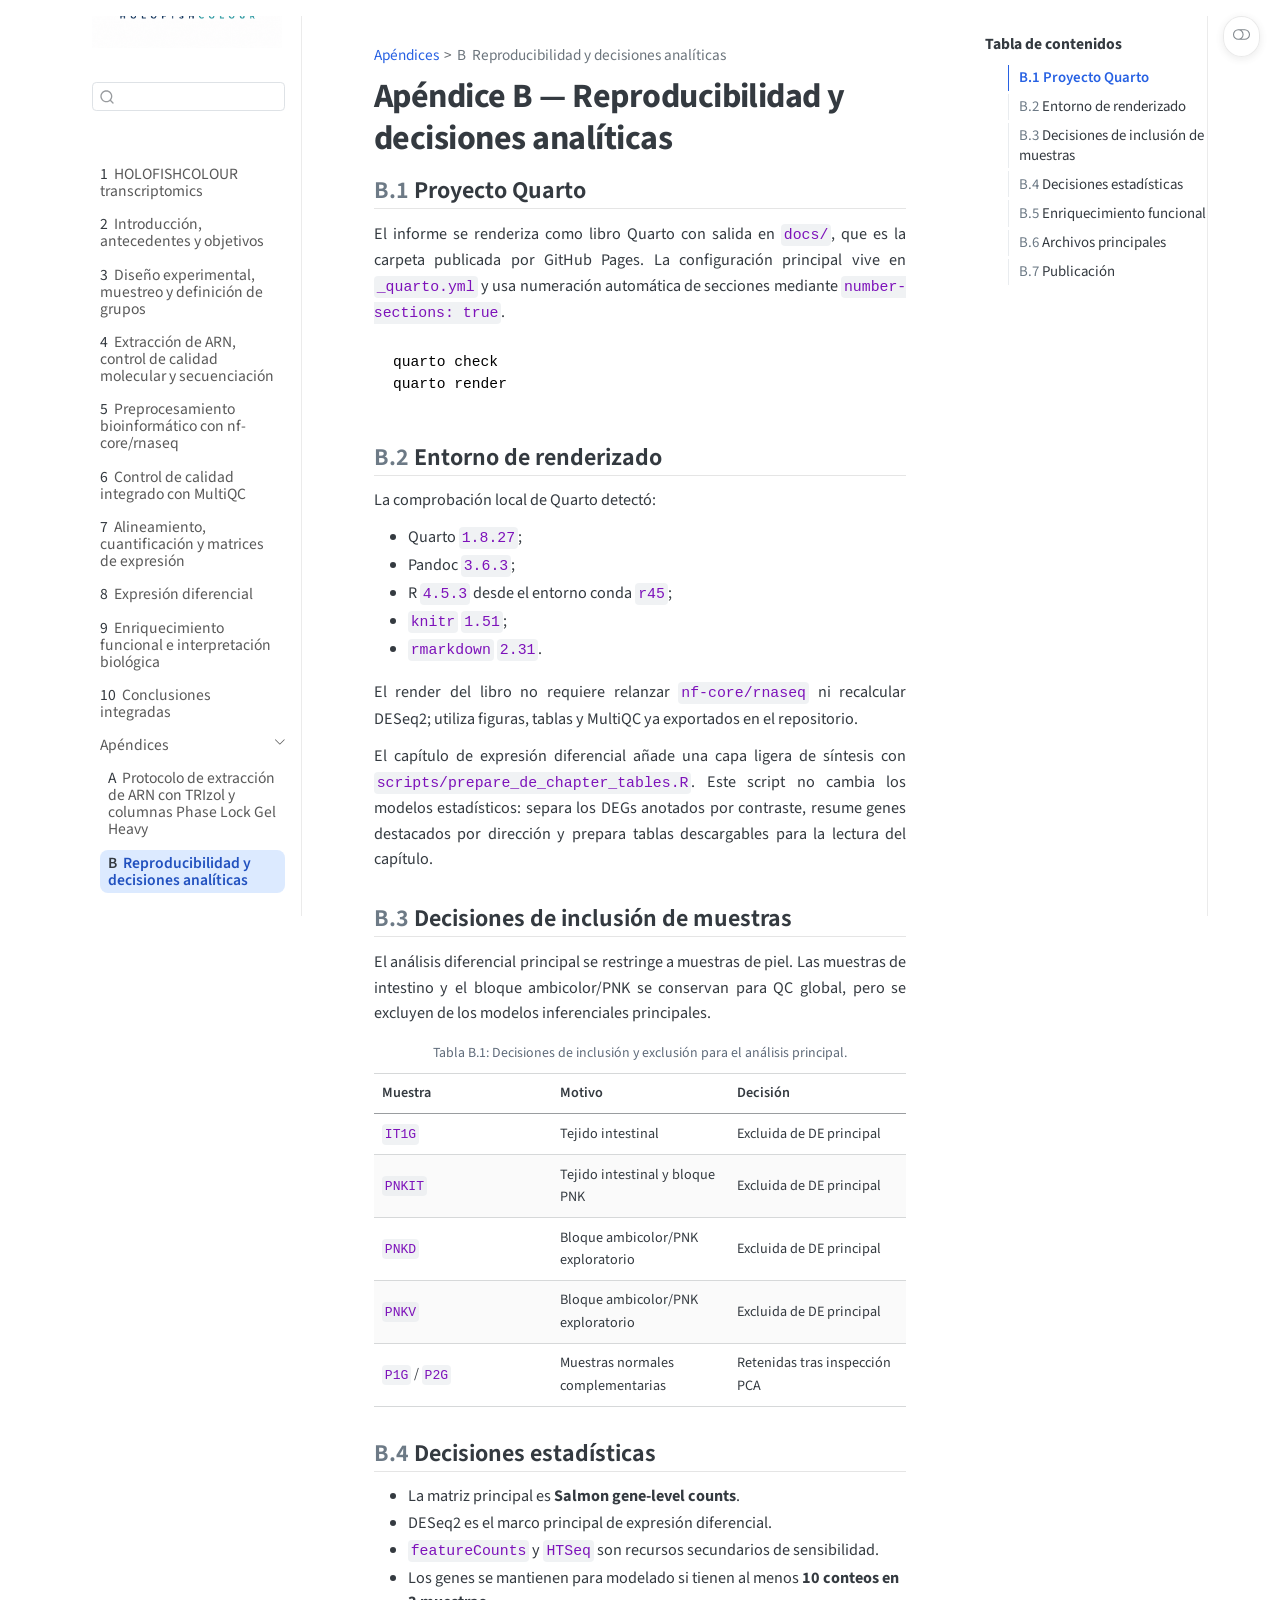
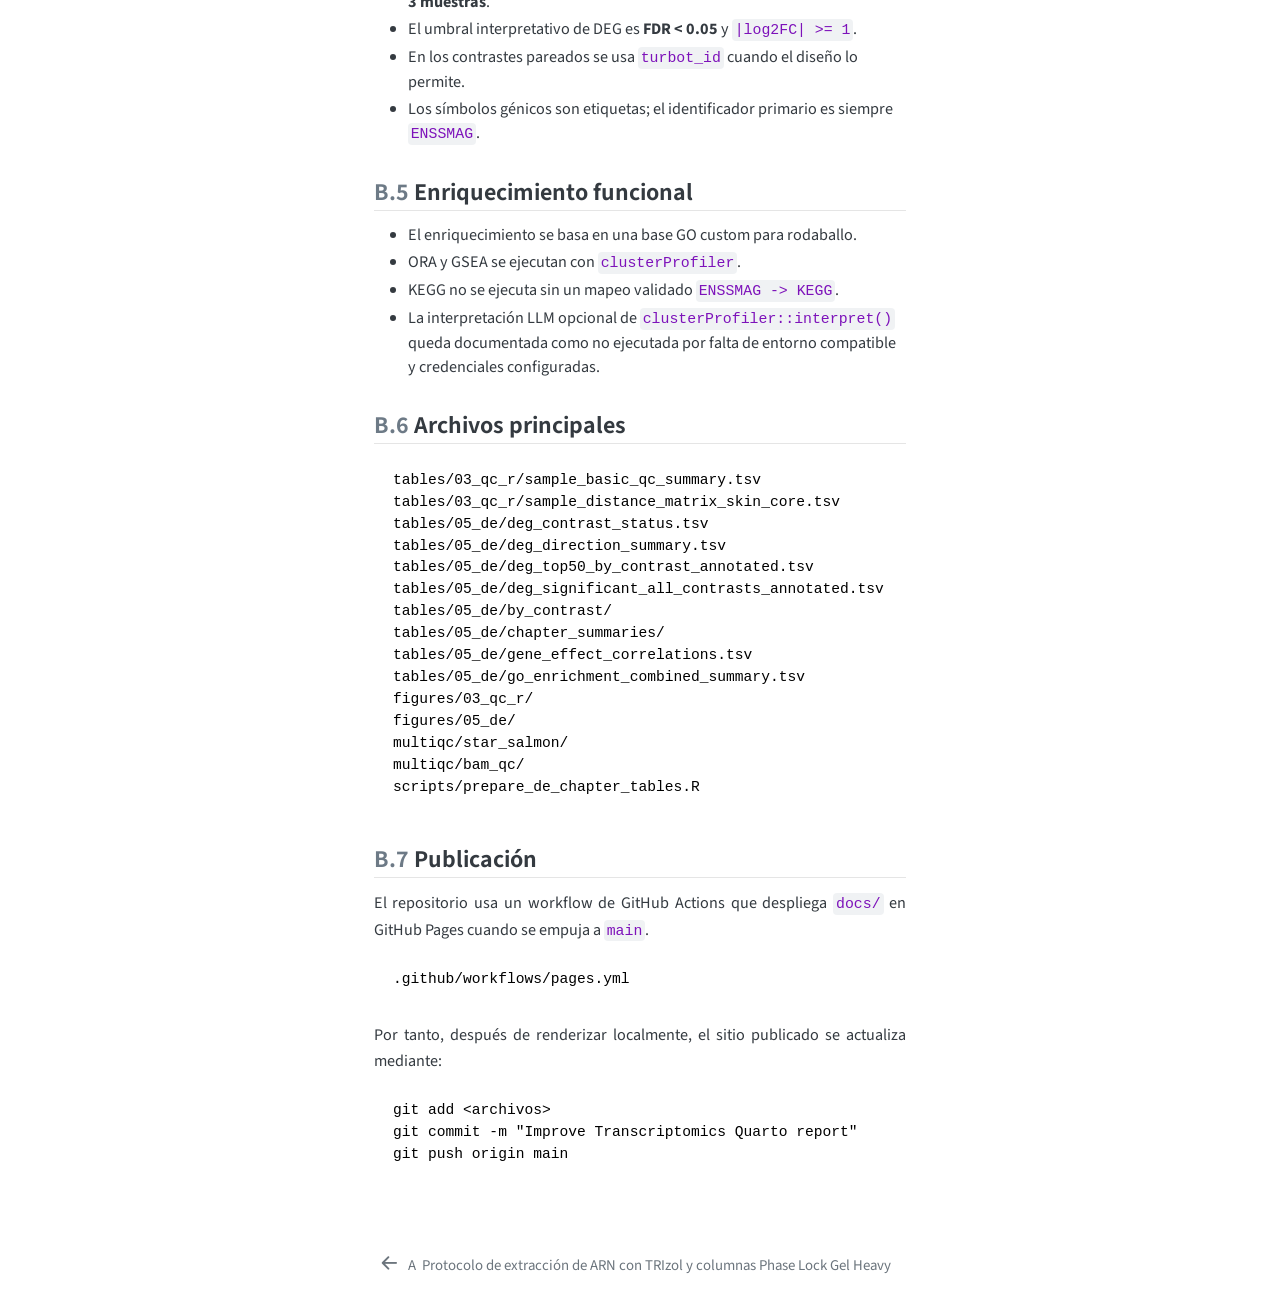
==== commit 9b6869d3: "Expand differential expression chapter" ====
--- a/docs/appendices/reproducibility.html
+++ b/docs/appendices/reproducibility.html
@@ -425,6 +425,7 @@
 <li><code>rmarkdown</code> <code>2.31</code>.</li>
 </ul>
 <p>El render del libro no requiere relanzar <code>nf-core/rnaseq</code> ni recalcular DESeq2; utiliza figuras, tablas y MultiQC ya exportados en el repositorio.</p>
+<p>El capítulo de expresión diferencial añade una capa ligera de síntesis con <code>scripts/prepare_de_chapter_tables.R</code>. Este script no cambia los modelos estadísticos: separa los DEGs anotados por contraste, resume genes destacados por dirección y prepara tablas descargables para la lectura del capítulo.</p>
 </section>
 <section id="decisiones-de-inclusión-de-muestras" class="level2" data-number="B.3">
 <h2 data-number="B.3" class="anchored" data-anchor-id="decisiones-de-inclusión-de-muestras"><span class="header-section-number">B.3</span> Decisiones de inclusión de muestras</h2>
@@ -509,12 +510,15 @@
 tables/05_de/deg_direction_summary.tsv
 tables/05_de/deg_top50_by_contrast_annotated.tsv
 tables/05_de/deg_significant_all_contrasts_annotated.tsv
+tables/05_de/by_contrast/
+tables/05_de/chapter_summaries/
 tables/05_de/gene_effect_correlations.tsv
 tables/05_de/go_enrichment_combined_summary.tsv
 figures/03_qc_r/
 figures/05_de/
 multiqc/star_salmon/
-multiqc/bam_qc/</code></pre>
+multiqc/bam_qc/
+scripts/prepare_de_chapter_tables.R</code></pre>
 </section>
 <section id="publicación" class="level2" data-number="B.7">
 <h2 data-number="B.7" class="anchored" data-anchor-id="publicación"><span class="header-section-number">B.7</span> Publicación</h2>
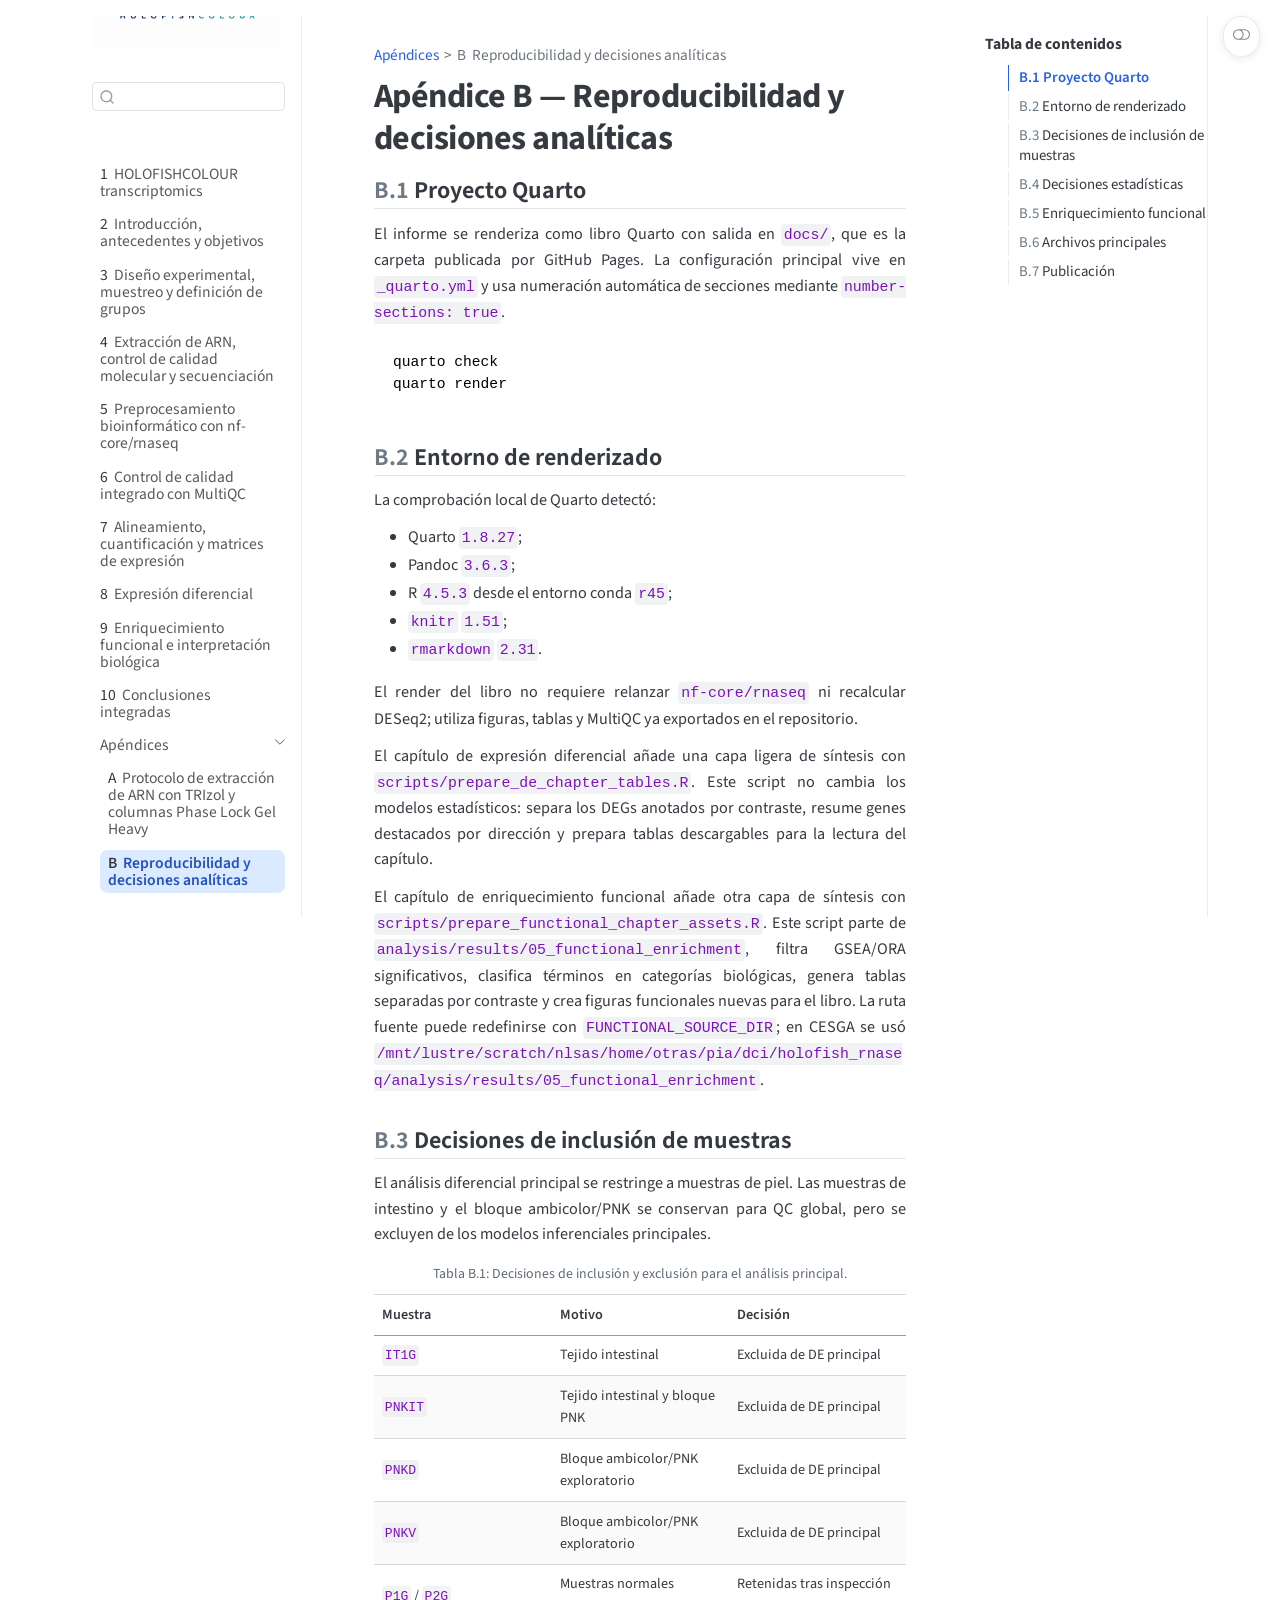
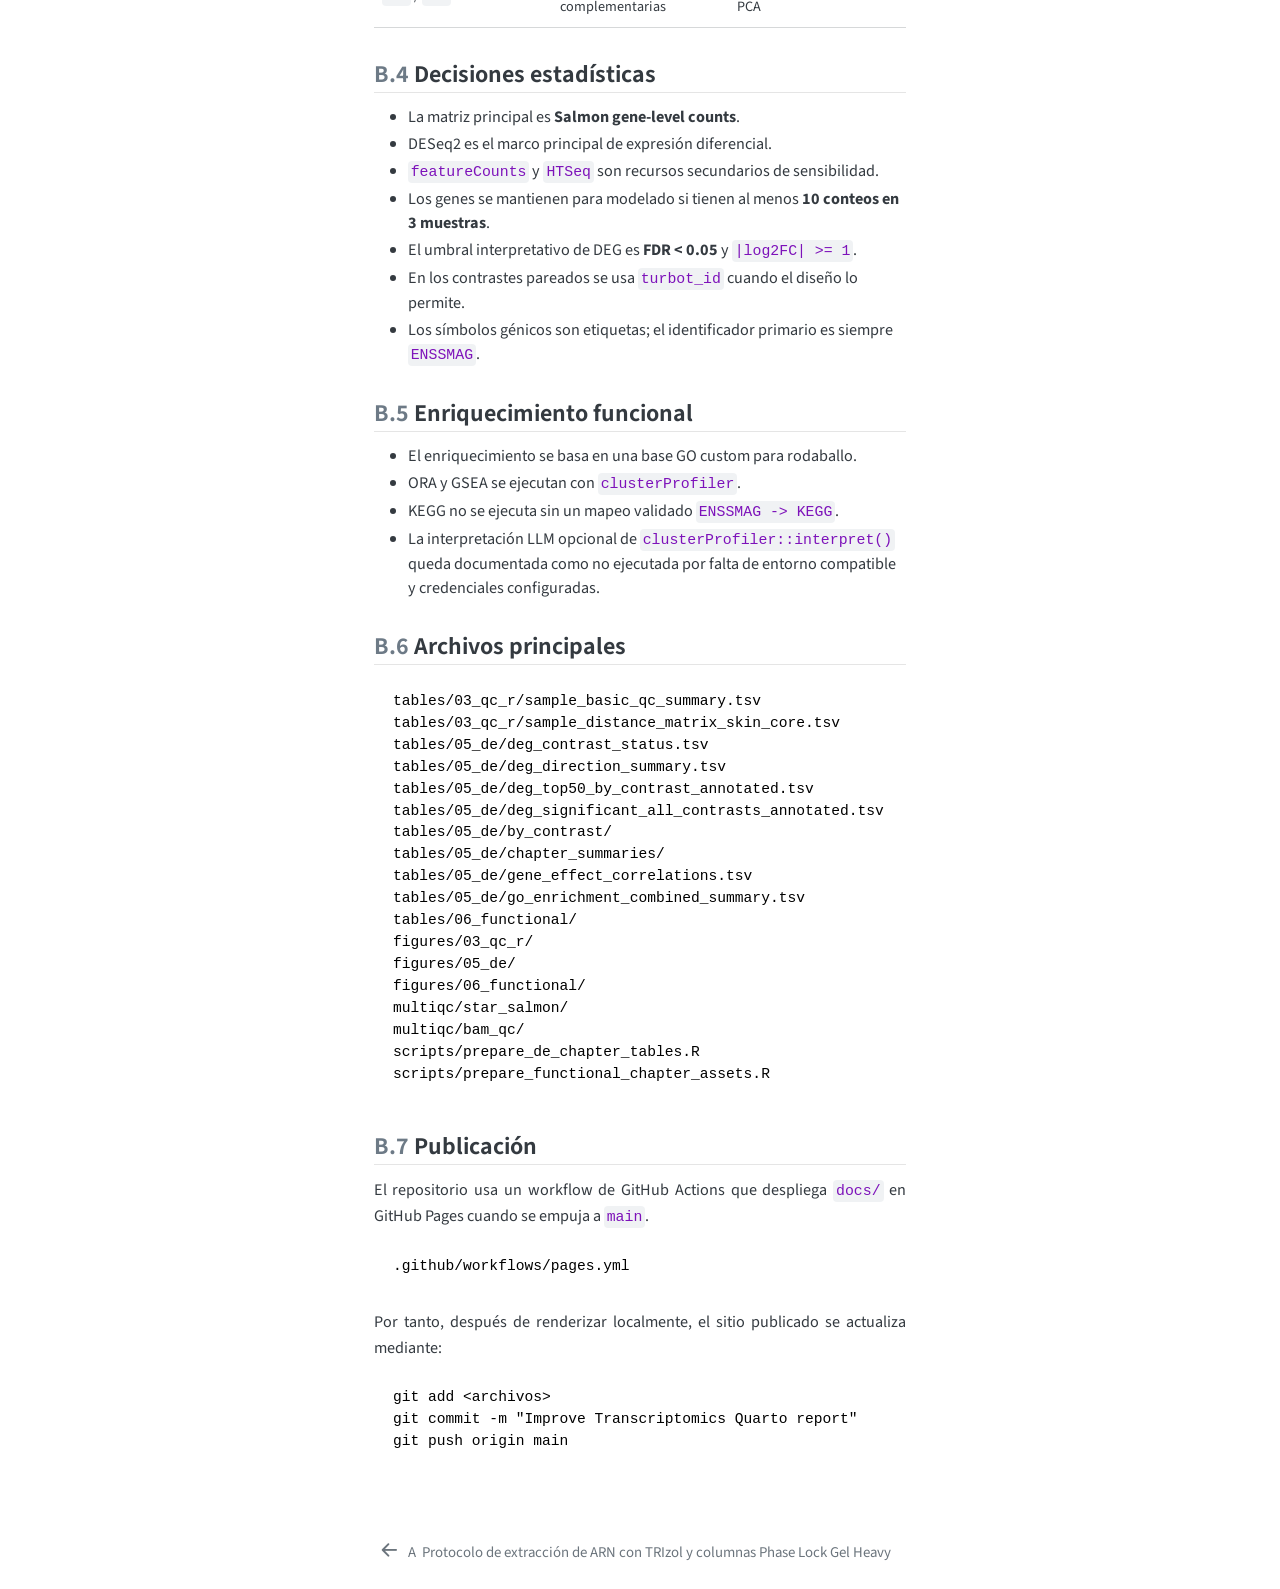
==== commit 4cb80a50: "Expand functional enrichment chapter" ====
--- a/docs/appendices/reproducibility.html
+++ b/docs/appendices/reproducibility.html
@@ -426,6 +426,7 @@
 </ul>
 <p>El render del libro no requiere relanzar <code>nf-core/rnaseq</code> ni recalcular DESeq2; utiliza figuras, tablas y MultiQC ya exportados en el repositorio.</p>
 <p>El capítulo de expresión diferencial añade una capa ligera de síntesis con <code>scripts/prepare_de_chapter_tables.R</code>. Este script no cambia los modelos estadísticos: separa los DEGs anotados por contraste, resume genes destacados por dirección y prepara tablas descargables para la lectura del capítulo.</p>
+<p>El capítulo de enriquecimiento funcional añade otra capa de síntesis con <code>scripts/prepare_functional_chapter_assets.R</code>. Este script parte de <code>analysis/results/05_functional_enrichment</code>, filtra GSEA/ORA significativos, clasifica términos en categorías biológicas, genera tablas separadas por contraste y crea figuras funcionales nuevas para el libro. La ruta fuente puede redefinirse con <code>FUNCTIONAL_SOURCE_DIR</code>; en CESGA se usó <code>/mnt/lustre/scratch/nlsas/home/otras/pia/dci/holofish_rnaseq/analysis/results/05_functional_enrichment</code>.</p>
 </section>
 <section id="decisiones-de-inclusión-de-muestras" class="level2" data-number="B.3">
 <h2 data-number="B.3" class="anchored" data-anchor-id="decisiones-de-inclusión-de-muestras"><span class="header-section-number">B.3</span> Decisiones de inclusión de muestras</h2>
@@ -514,11 +515,14 @@
 tables/05_de/chapter_summaries/
 tables/05_de/gene_effect_correlations.tsv
 tables/05_de/go_enrichment_combined_summary.tsv
+tables/06_functional/
 figures/03_qc_r/
 figures/05_de/
+figures/06_functional/
 multiqc/star_salmon/
 multiqc/bam_qc/
-scripts/prepare_de_chapter_tables.R</code></pre>
+scripts/prepare_de_chapter_tables.R
+scripts/prepare_functional_chapter_assets.R</code></pre>
 </section>
 <section id="publicación" class="level2" data-number="B.7">
 <h2 data-number="B.7" class="anchored" data-anchor-id="publicación"><span class="header-section-number">B.7</span> Publicación</h2>
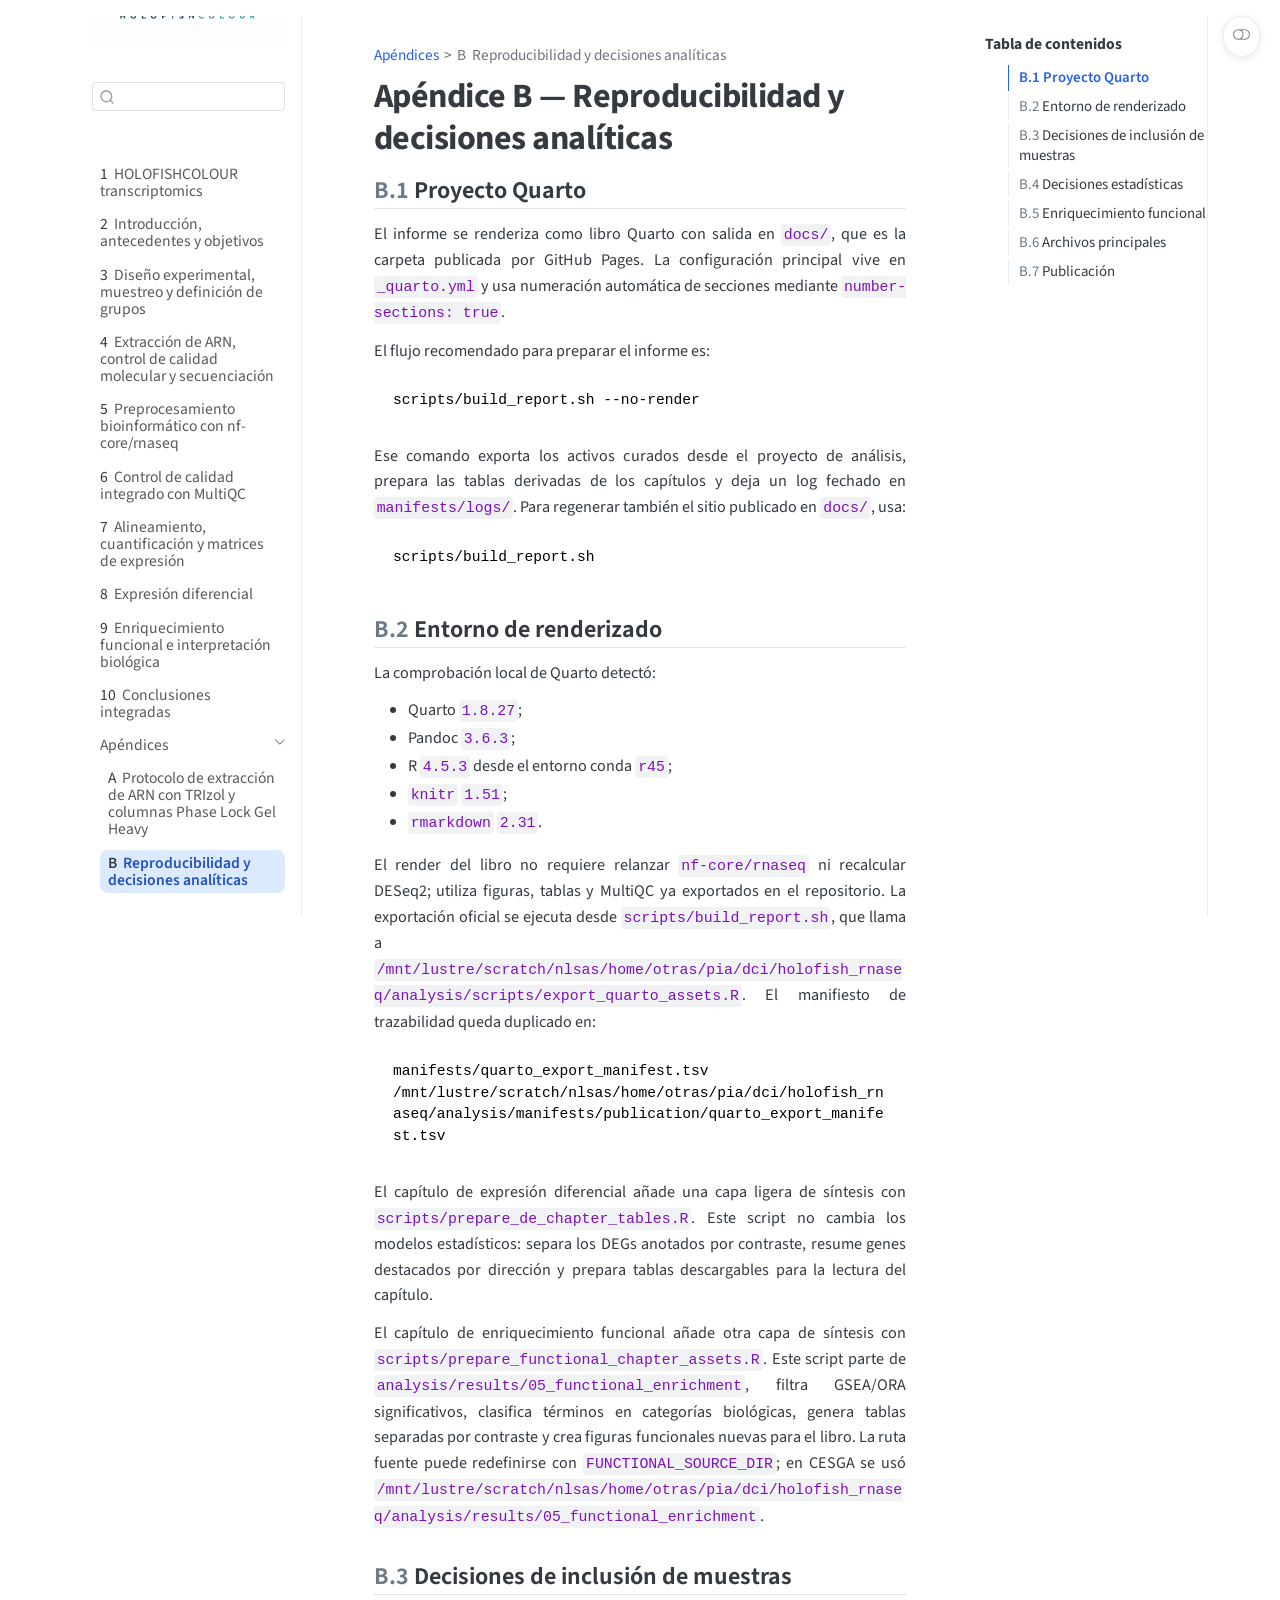
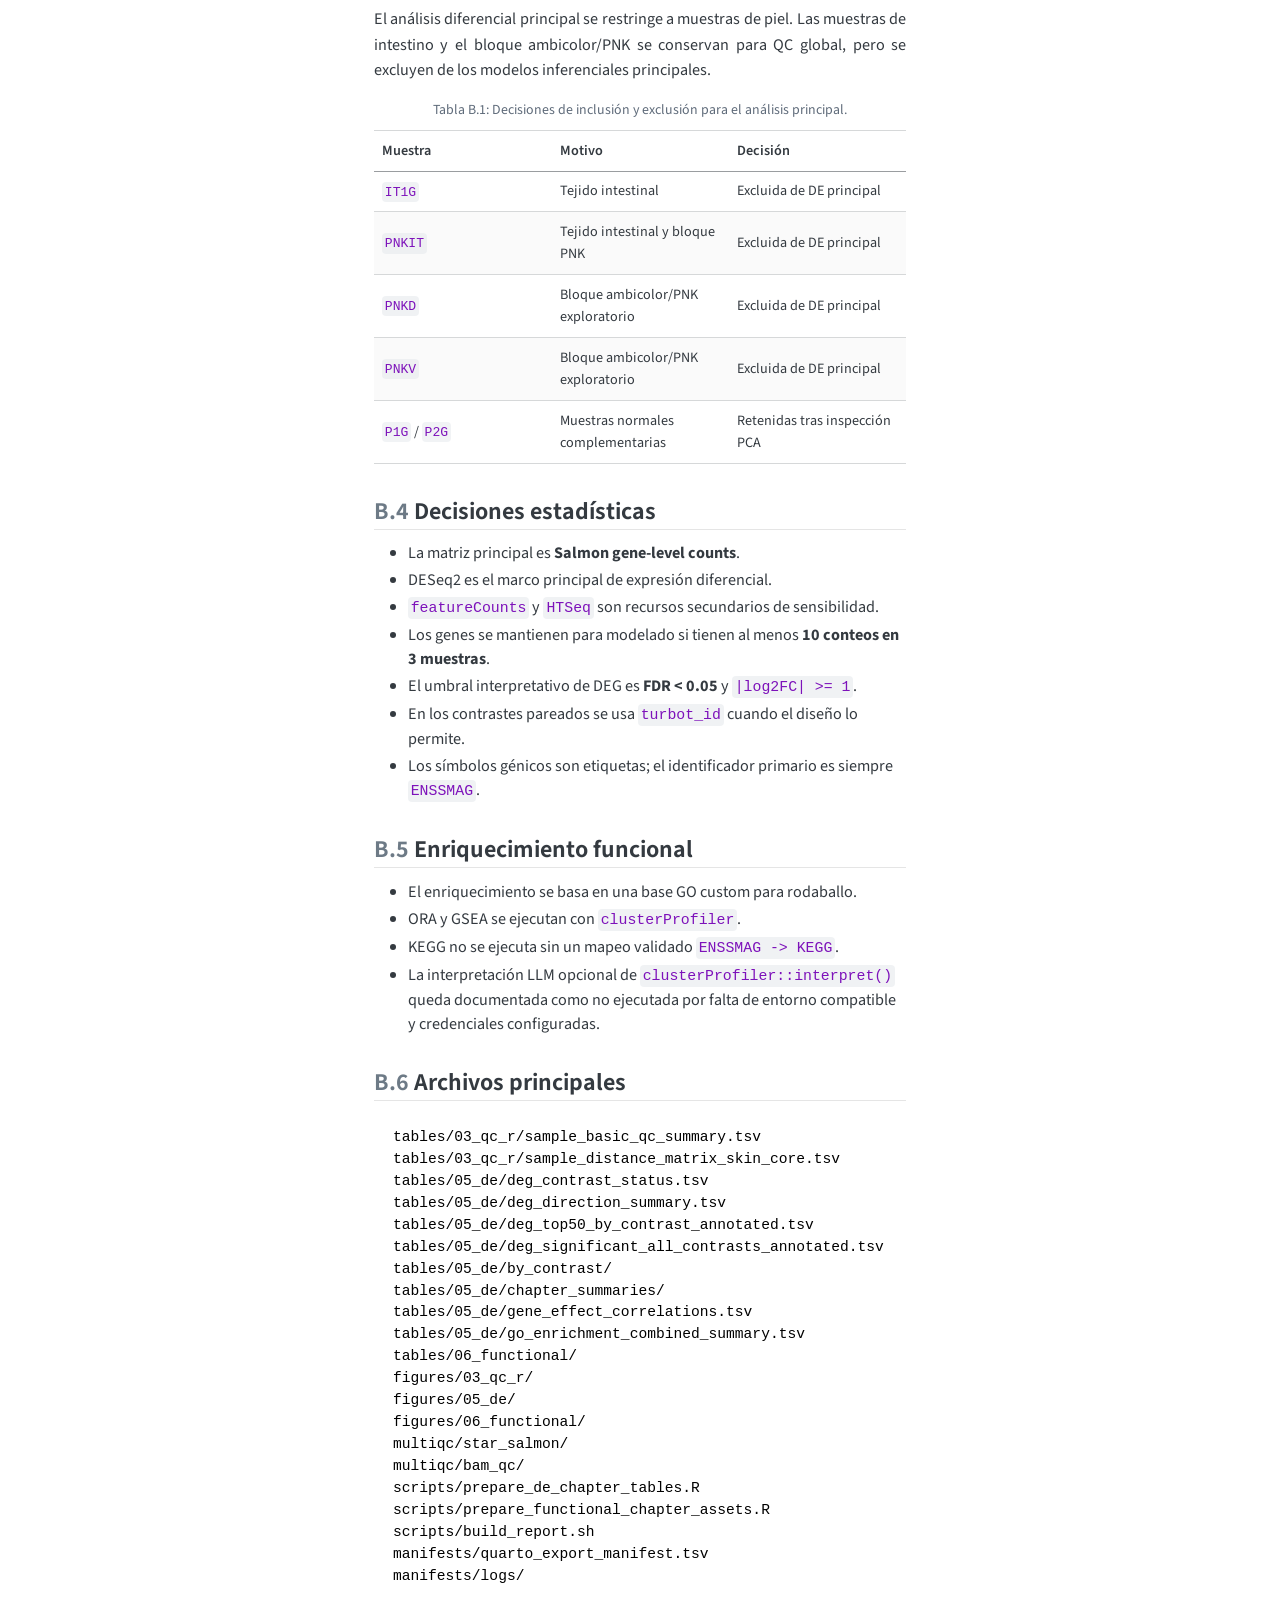
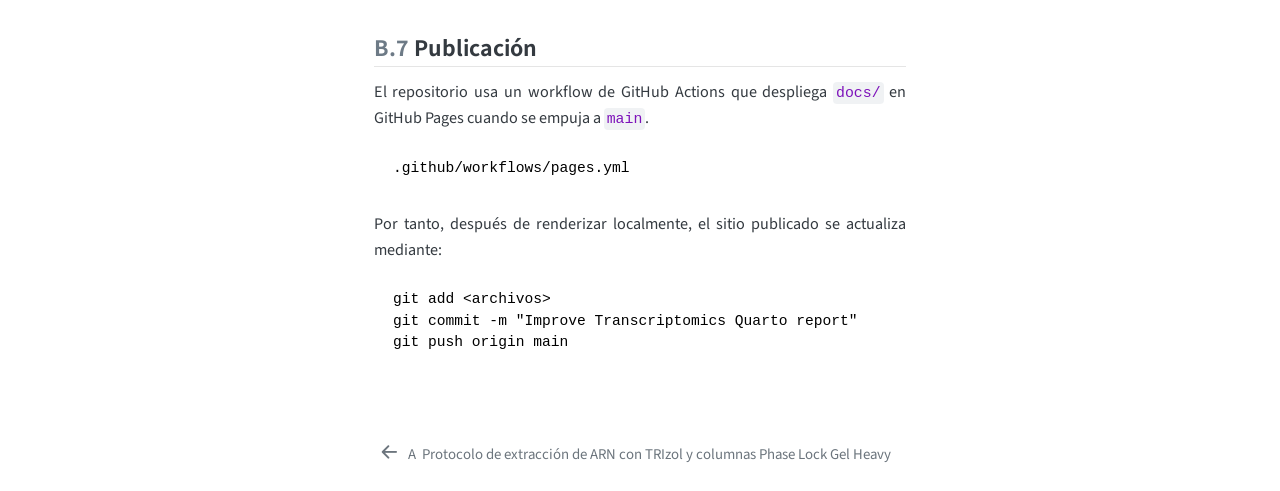
==== commit 5f4b5ff3: "Render GitHub Pages site" ====
--- a/docs/appendices/reproducibility.html
+++ b/docs/appendices/reproducibility.html
@@ -17,7 +17,7 @@
 ul.task-list{list-style: none;}
 ul.task-list li input[type="checkbox"] {
   width: 0.8em;
-  margin: 0 0.8em 0.2em -1em; /* quarto-specific, see https://github.com/quarto-dev/quarto-cli/issues/4556 */
+  margin: 0 0.8em 0.2em -1em; /* quarto-specific, see https://github.com/quarto-dev/quarto-cli/issues/4556 */ 
   vertical-align: middle;
 }
 </style>
@@ -251,7 +251,7 @@
         <i class="bi bi-layout-text-sidebar-reverse"></i>
       </button>
         <nav class="quarto-page-breadcrumbs" aria-label="breadcrumb"><ol class="breadcrumb"><li class="breadcrumb-item"><a href="../appendices/rna_extraction_protocol.html">Apéndices</a></li><li class="breadcrumb-item"><a href="../appendices/reproducibility.html"><span class="chapter-number">B</span>&nbsp; <span class="chapter-title">Reproducibilidad y decisiones analíticas</span></a></li></ol></nav>
-        <a class="flex-grow-1" role="navigation" data-bs-toggle="collapse" data-bs-target=".quarto-sidebar-collapse-item" aria-controls="quarto-sidebar" aria-expanded="false" aria-label="Alternar barra lateral" onclick="if (window.quartoToggleHeadroom) { window.quartoToggleHeadroom(); }">
+        <a class="flex-grow-1" role="navigation" data-bs-toggle="collapse" data-bs-target=".quarto-sidebar-collapse-item" aria-controls="quarto-sidebar" aria-expanded="false" aria-label="Alternar barra lateral" onclick="if (window.quartoToggleHeadroom) { window.quartoToggleHeadroom(); }">      
         </a>
       <button type="button" class="btn quarto-search-button" aria-label="Buscar" onclick="window.quartoOpenSearch();">
         <i class="bi bi-search"></i>
@@ -269,7 +269,7 @@
       <img src="../images/holofishcolour_manhattan_logo_2026.png" alt="HOLOFISHCOLOUR" class="sidebar-logo dark-content py-0 d-lg-inline d-none">
       </a>
     <div class="sidebar-title mb-0 py-0">
-      <a href="../">HOLOFISHCOLOUR transcriptomics</a>
+      <a href="../">HOLOFISHCOLOUR transcriptomics</a> 
         <div class="sidebar-tools-main">
   <a href="" class="quarto-color-scheme-toggle quarto-navigation-tool  px-1" onclick="window.quartoToggleColorScheme(); return false;" title="Alternar modo oscuro"><i class="bi"></i></a>
 </div>
@@ -280,85 +280,85 @@
         <div id="quarto-search" class="" title="Buscar"></div>
         </div>
         </div>
-    <div class="sidebar-menu-container">
+    <div class="sidebar-menu-container"> 
     <ul class="list-unstyled mt-1">
         <li class="sidebar-item">
-  <div class="sidebar-item-container">
+  <div class="sidebar-item-container"> 
   <a href="../index.html" class="sidebar-item-text sidebar-link">
  <span class="menu-text"><span class="chapter-number">1</span>&nbsp; <span class="chapter-title">HOLOFISHCOLOUR transcriptomics</span></span></a>
   </div>
 </li>
         <li class="sidebar-item">
-  <div class="sidebar-item-container">
+  <div class="sidebar-item-container"> 
   <a href="../chapters/01_intro.html" class="sidebar-item-text sidebar-link">
  <span class="menu-text"><span class="chapter-number">2</span>&nbsp; <span class="chapter-title">Introducción, antecedentes y objetivos</span></span></a>
   </div>
 </li>
         <li class="sidebar-item">
-  <div class="sidebar-item-container">
+  <div class="sidebar-item-container"> 
   <a href="../chapters/02_exp_design.html" class="sidebar-item-text sidebar-link">
  <span class="menu-text"><span class="chapter-number">3</span>&nbsp; <span class="chapter-title">Diseño experimental, muestreo y definición de grupos</span></span></a>
   </div>
 </li>
         <li class="sidebar-item">
-  <div class="sidebar-item-container">
+  <div class="sidebar-item-container"> 
   <a href="../chapters/03_results.html" class="sidebar-item-text sidebar-link">
  <span class="menu-text"><span class="chapter-number">4</span>&nbsp; <span class="chapter-title">Extracción de ARN, control de calidad molecular y secuenciación</span></span></a>
   </div>
 </li>
         <li class="sidebar-item">
-  <div class="sidebar-item-container">
+  <div class="sidebar-item-container"> 
   <a href="../chapters/02_methods_nfcore.html" class="sidebar-item-text sidebar-link">
  <span class="menu-text"><span class="chapter-number">5</span>&nbsp; <span class="chapter-title">Preprocesamiento bioinformático con nf-core/rnaseq</span></span></a>
   </div>
 </li>
         <li class="sidebar-item">
-  <div class="sidebar-item-container">
+  <div class="sidebar-item-container"> 
   <a href="../chapters/03_qc_multiqc.html" class="sidebar-item-text sidebar-link">
  <span class="menu-text"><span class="chapter-number">6</span>&nbsp; <span class="chapter-title">Control de calidad integrado con MultiQC</span></span></a>
   </div>
 </li>
         <li class="sidebar-item">
-  <div class="sidebar-item-container">
+  <div class="sidebar-item-container"> 
   <a href="../chapters/04_alignment_quant.html" class="sidebar-item-text sidebar-link">
  <span class="menu-text"><span class="chapter-number">7</span>&nbsp; <span class="chapter-title">Alineamiento, cuantificación y matrices de expresión</span></span></a>
   </div>
 </li>
         <li class="sidebar-item">
-  <div class="sidebar-item-container">
+  <div class="sidebar-item-container"> 
   <a href="../chapters/05_differential_expression.html" class="sidebar-item-text sidebar-link">
  <span class="menu-text"><span class="chapter-number">8</span>&nbsp; <span class="chapter-title">Expresión diferencial</span></span></a>
   </div>
 </li>
         <li class="sidebar-item">
-  <div class="sidebar-item-container">
+  <div class="sidebar-item-container"> 
   <a href="../chapters/06_functional_interpretation.html" class="sidebar-item-text sidebar-link">
  <span class="menu-text"><span class="chapter-number">9</span>&nbsp; <span class="chapter-title">Enriquecimiento funcional e interpretación biológica</span></span></a>
   </div>
 </li>
         <li class="sidebar-item">
-  <div class="sidebar-item-container">
+  <div class="sidebar-item-container"> 
   <a href="../chapters/07_conclusions.html" class="sidebar-item-text sidebar-link">
  <span class="menu-text"><span class="chapter-number">10</span>&nbsp; <span class="chapter-title">Conclusiones integradas</span></span></a>
   </div>
 </li>
         <li class="sidebar-item sidebar-item-section">
-      <div class="sidebar-item-container">
+      <div class="sidebar-item-container"> 
             <a class="sidebar-item-text sidebar-link text-start" data-bs-toggle="collapse" data-bs-target="#quarto-sidebar-section-1" role="navigation" aria-expanded="true">
  <span class="menu-text">Apéndices</span></a>
           <a class="sidebar-item-toggle text-start" data-bs-toggle="collapse" data-bs-target="#quarto-sidebar-section-1" role="navigation" aria-expanded="true" aria-label="Alternar sección">
             <i class="bi bi-chevron-right ms-2"></i>
-          </a>
+          </a> 
       </div>
-      <ul id="quarto-sidebar-section-1" class="collapse list-unstyled sidebar-section depth1 show">
+      <ul id="quarto-sidebar-section-1" class="collapse list-unstyled sidebar-section depth1 show">  
           <li class="sidebar-item">
-  <div class="sidebar-item-container">
+  <div class="sidebar-item-container"> 
   <a href="../appendices/rna_extraction_protocol.html" class="sidebar-item-text sidebar-link">
  <span class="menu-text"><span class="chapter-number">A</span>&nbsp; <span class="chapter-title">Protocolo de extracción de ARN con TRIzol y columnas Phase Lock Gel Heavy</span></span></a>
   </div>
 </li>
           <li class="sidebar-item">
-  <div class="sidebar-item-container">
+  <div class="sidebar-item-container"> 
   <a href="../appendices/reproducibility.html" class="sidebar-item-text sidebar-link active">
  <span class="menu-text"><span class="chapter-number">B</span>&nbsp; <span class="chapter-title">Reproducibilidad y decisiones analíticas</span></span></a>
   </div>
@@ -373,7 +373,7 @@
     <div id="quarto-margin-sidebar" class="sidebar margin-sidebar">
         <nav id="TOC" role="doc-toc" class="toc-active">
     <h2 id="toc-title">Tabla de contenidos</h2>
-
+   
   <ul>
   <li><a href="#proyecto-quarto" id="toc-proyecto-quarto" class="nav-link active" data-scroll-target="#proyecto-quarto"><span class="header-section-number">B.1</span> Proyecto Quarto</a></li>
   <li><a href="#entorno-de-renderizado" id="toc-entorno-de-renderizado" class="nav-link" data-scroll-target="#entorno-de-renderizado"><span class="header-section-number">B.2</span> Entorno de renderizado</a></li>
@@ -398,11 +398,11 @@
 
 <div class="quarto-title-meta">
 
-
-
-
-  </div>
-
+    
+  
+    
+  </div>
+  
 
 
 </header>
@@ -411,8 +411,10 @@
 <section id="proyecto-quarto" class="level2" data-number="B.1">
 <h2 data-number="B.1" class="anchored" data-anchor-id="proyecto-quarto"><span class="header-section-number">B.1</span> Proyecto Quarto</h2>
 <p>El informe se renderiza como libro Quarto con salida en <code>docs/</code>, que es la carpeta publicada por GitHub Pages. La configuración principal vive en <code>_quarto.yml</code> y usa numeración automática de secciones mediante <code>number-sections: true</code>.</p>
-<pre class="text"><code>quarto check
-quarto render</code></pre>
+<p>El flujo recomendado para preparar el informe es:</p>
+<pre class="text"><code>scripts/build_report.sh --no-render</code></pre>
+<p>Ese comando exporta los activos curados desde el proyecto de análisis, prepara las tablas derivadas de los capítulos y deja un log fechado en <code>manifests/logs/</code>. Para regenerar también el sitio publicado en <code>docs/</code>, usa:</p>
+<pre class="text"><code>scripts/build_report.sh</code></pre>
 </section>
 <section id="entorno-de-renderizado" class="level2" data-number="B.2">
 <h2 data-number="B.2" class="anchored" data-anchor-id="entorno-de-renderizado"><span class="header-section-number">B.2</span> Entorno de renderizado</h2>
@@ -424,7 +426,9 @@
 <li><code>knitr</code> <code>1.51</code>;</li>
 <li><code>rmarkdown</code> <code>2.31</code>.</li>
 </ul>
-<p>El render del libro no requiere relanzar <code>nf-core/rnaseq</code> ni recalcular DESeq2; utiliza figuras, tablas y MultiQC ya exportados en el repositorio.</p>
+<p>El render del libro no requiere relanzar <code>nf-core/rnaseq</code> ni recalcular DESeq2; utiliza figuras, tablas y MultiQC ya exportados en el repositorio. La exportación oficial se ejecuta desde <code>scripts/build_report.sh</code>, que llama a <code>/mnt/lustre/scratch/nlsas/home/otras/pia/dci/holofish_rnaseq/analysis/scripts/export_quarto_assets.R</code>. El manifiesto de trazabilidad queda duplicado en:</p>
+<pre class="text"><code>manifests/quarto_export_manifest.tsv
+/mnt/lustre/scratch/nlsas/home/otras/pia/dci/holofish_rnaseq/analysis/manifests/publication/quarto_export_manifest.tsv</code></pre>
 <p>El capítulo de expresión diferencial añade una capa ligera de síntesis con <code>scripts/prepare_de_chapter_tables.R</code>. Este script no cambia los modelos estadísticos: separa los DEGs anotados por contraste, resume genes destacados por dirección y prepara tablas descargables para la lectura del capítulo.</p>
 <p>El capítulo de enriquecimiento funcional añade otra capa de síntesis con <code>scripts/prepare_functional_chapter_assets.R</code>. Este script parte de <code>analysis/results/05_functional_enrichment</code>, filtra GSEA/ORA significativos, clasifica términos en categorías biológicas, genera tablas separadas por contraste y crea figuras funcionales nuevas para el libro. La ruta fuente puede redefinirse con <code>FUNCTIONAL_SOURCE_DIR</code>; en CESGA se usó <code>/mnt/lustre/scratch/nlsas/home/otras/pia/dci/holofish_rnaseq/analysis/results/05_functional_enrichment</code>.</p>
 </section>
@@ -522,7 +526,10 @@
 multiqc/star_salmon/
 multiqc/bam_qc/
 scripts/prepare_de_chapter_tables.R
-scripts/prepare_functional_chapter_assets.R</code></pre>
+scripts/prepare_functional_chapter_assets.R
+scripts/build_report.sh
+manifests/quarto_export_manifest.tsv
+manifests/logs/</code></pre>
 </section>
 <section id="publicación" class="level2" data-number="B.7">
 <h2 data-number="B.7" class="anchored" data-anchor-id="publicación"><span class="header-section-number">B.7</span> Publicación</h2>
@@ -561,7 +568,7 @@
     anchorJS.add('.anchored');
     const isCodeAnnotation = (el) => {
       for (const clz of el.classList) {
-        if (clz.startsWith('code-annotation-')) {
+        if (clz.startsWith('code-annotation-')) {                     
           return true;
         }
       }
@@ -581,11 +588,11 @@
         button.setAttribute("data-bs-toggle", "tooltip");
         button.setAttribute("data-bs-placement", "left");
         button.setAttribute("data-bs-title", "Copiado");
-        tooltip = new bootstrap.Tooltip(button,
-          { trigger: "manual",
+        tooltip = new bootstrap.Tooltip(button, 
+          { trigger: "manual", 
             customClass: "code-copy-button-tooltip",
             offset: [0, -8]});
-        tooltip.show();
+        tooltip.show();    
       }
       setTimeout(function() {
         if (tooltip) {
@@ -667,7 +674,7 @@
       if (onUntriggerFn) {
         config.onUntrigger = onUntriggerFn;
       }
-      window.tippy(el, config);
+      window.tippy(el, config); 
     }
     const noterefs = window.document.querySelectorAll('a[role="doc-noteref"]');
     for (var i=0; i<noterefs.length; i++) {
@@ -742,7 +749,7 @@
       tippyHover(xref, undefined, function(instance) {
         instance.disable();
         let url = xref.getAttribute('href');
-        let hash = undefined;
+        let hash = undefined; 
         if (url.startsWith('#')) {
           hash = url;
         } else {
@@ -770,7 +777,7 @@
               if (note !== null) {
                 const html = processXRef(id, note);
                 instance.setContent(html);
-              }
+              } 
             }).finally(() => {
               instance.enable();
               instance.show();
@@ -794,7 +801,7 @@
               }
               const html = processXRef(null, note);
               instance.setContent(html);
-            }
+            } 
           }).finally(() => {
             instance.enable();
             instance.show();
@@ -834,7 +841,7 @@
               height = bottom - top;
             }
             if (top !== null && height !== null && parent !== null) {
-              // cook up a div (if necessary) and position it
+              // cook up a div (if necessary) and position it 
               let div = window.document.getElementById("code-annotation-line-highlight");
               if (div === null) {
                 div = window.document.createElement("div");
@@ -959,7 +966,7 @@
   <div class="nav-page nav-page-previous">
       <a href="../appendices/rna_extraction_protocol.html" class="pagination-link" aria-label="Protocolo de extracción de ARN con TRIzol y columnas Phase Lock Gel Heavy">
         <i class="bi bi-arrow-left-short"></i> <span class="nav-page-text"><span class="chapter-number">A</span>&nbsp; <span class="chapter-title">Protocolo de extracción de ARN con TRIzol y columnas Phase Lock Gel Heavy</span></span>
-      </a>
+      </a>          
   </div>
   <div class="nav-page nav-page-next">
   </div>
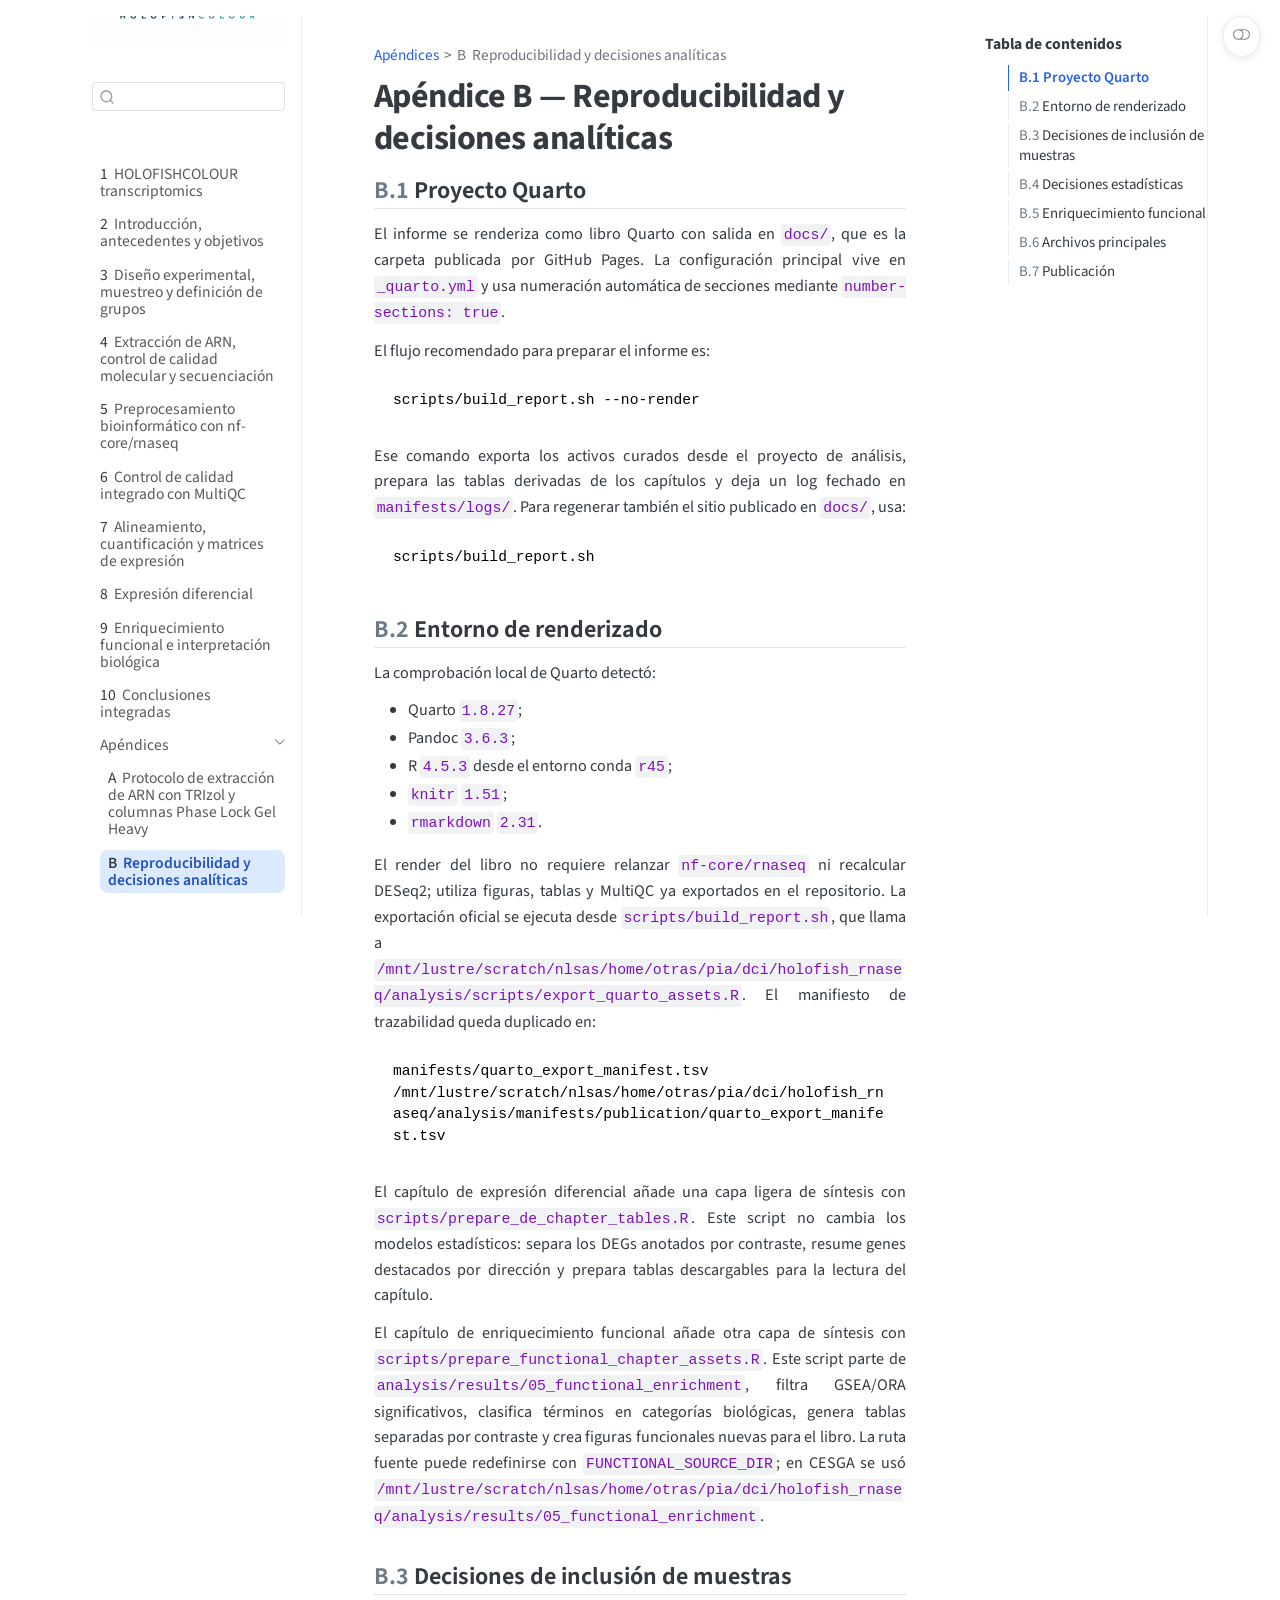
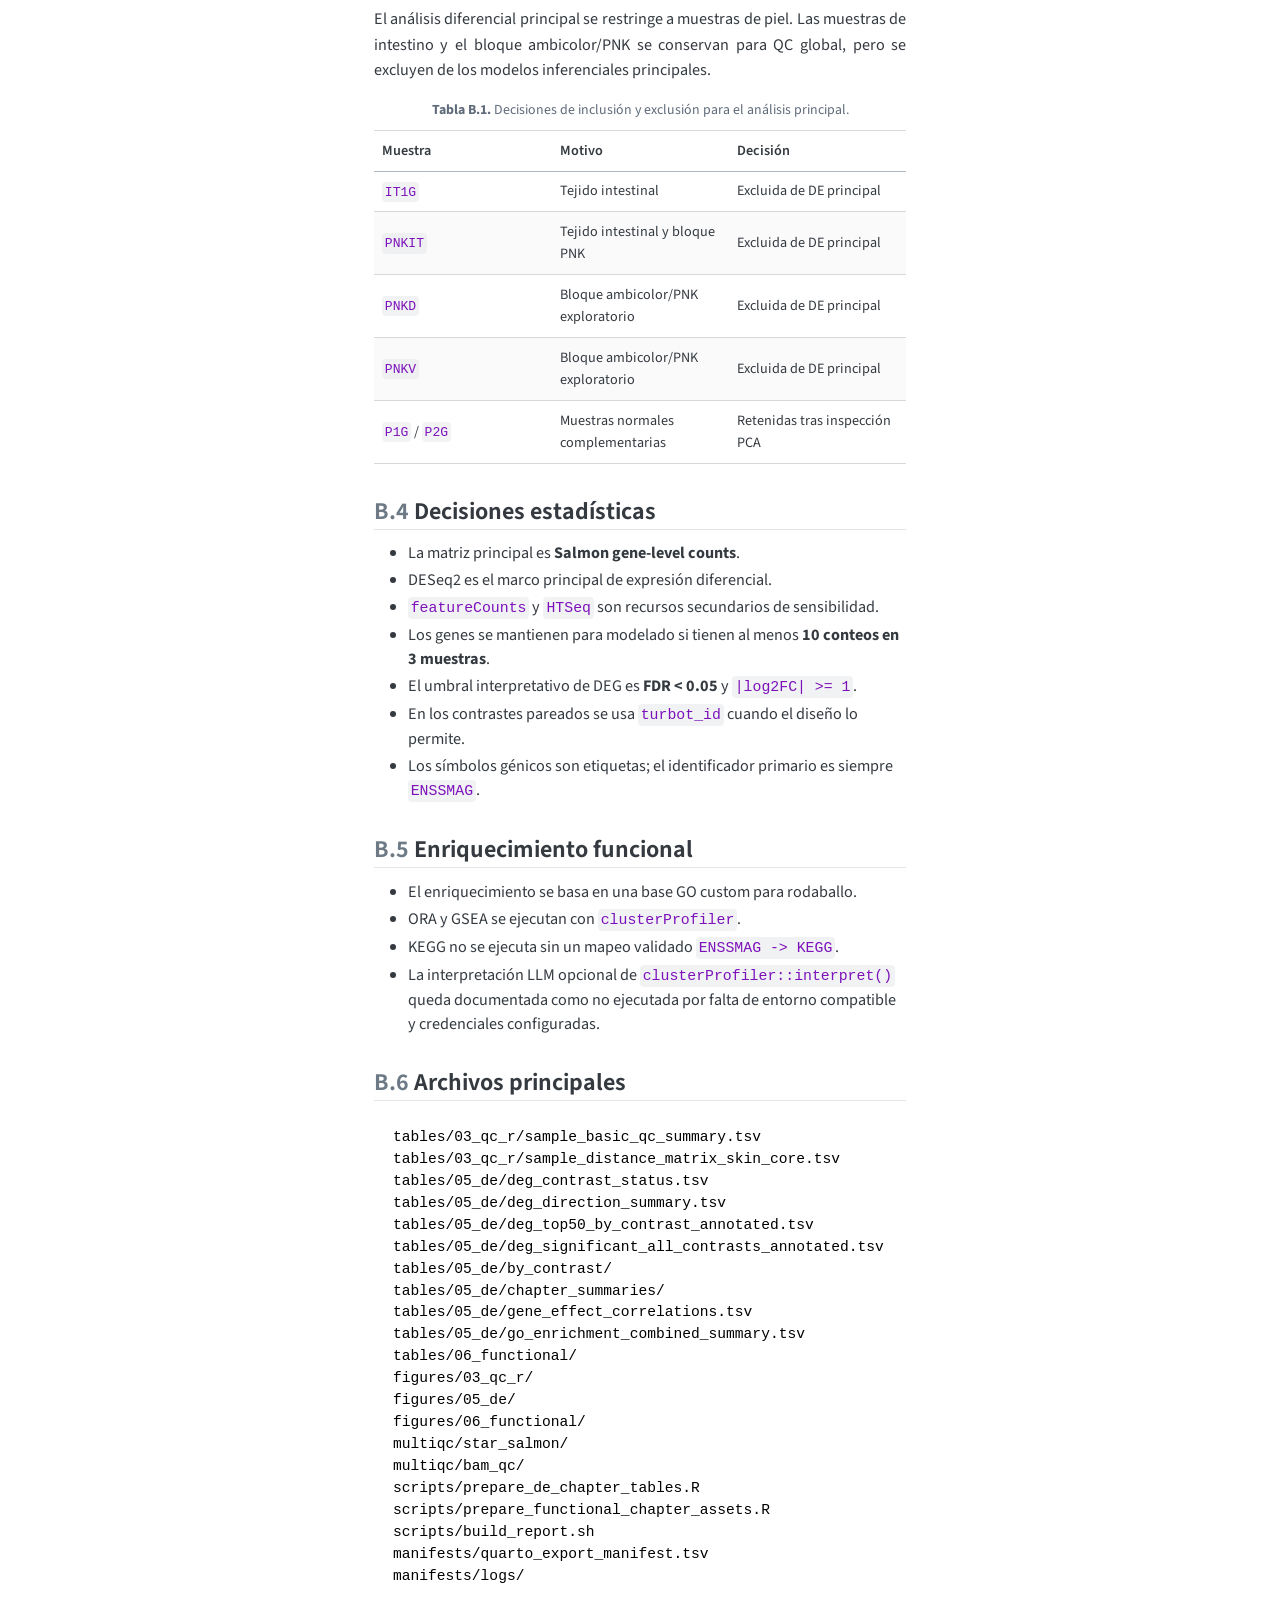
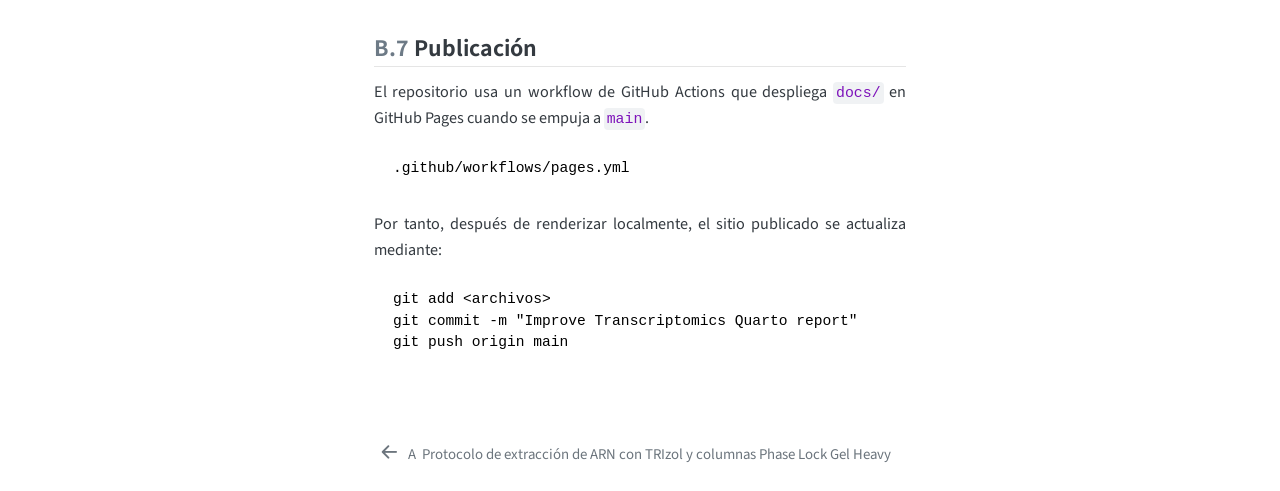
==== commit 8ba47b64: "Format captions and table headers" ====
--- a/docs/appendices/reproducibility.html
+++ b/docs/appendices/reproducibility.html
@@ -438,7 +438,7 @@
 <div id="tbl-repro-samples" class="quarto-float quarto-figure quarto-figure-center anchored">
 <figure class="quarto-float quarto-float-tbl figure">
 <figcaption class="quarto-float-caption-top quarto-float-caption quarto-float-tbl" id="tbl-repro-samples-caption-0ceaefa1-69ba-4598-a22c-09a6ac19f8ca">
-Tabla&nbsp;B.1: Decisiones de inclusión y exclusión para el análisis principal.
+<strong>Tabla&nbsp;B.1.</strong> Decisiones de inclusión y exclusión para el análisis principal.
 </figcaption>
 <div aria-describedby="tbl-repro-samples-caption-0ceaefa1-69ba-4598-a22c-09a6ac19f8ca">
 <table class="caption-top table">
--- a/docs/styles.css
+++ b/docs/styles.css
@@ -284,7 +284,9 @@
   vertical-align: middle;
   font-weight: 600;
   padding: 0.5em 0.68em;
-  background-color: rgba(0, 0, 0, 0.045);
+  color: #1f2933;
+  background-color: #d8dee6;
+  border-bottom: 1px solid #aeb7c2;
 }
 
 td {
@@ -560,7 +562,9 @@
 }
 
 .quarto-dark th {
-  background-color: rgba(255, 255, 255, 0.08);
+  color: #f1f5f9;
+  background-color: #334155;
+  border-bottom-color: #64748b;
 }
 
 .quarto-dark tbody tr:nth-child(even) {
